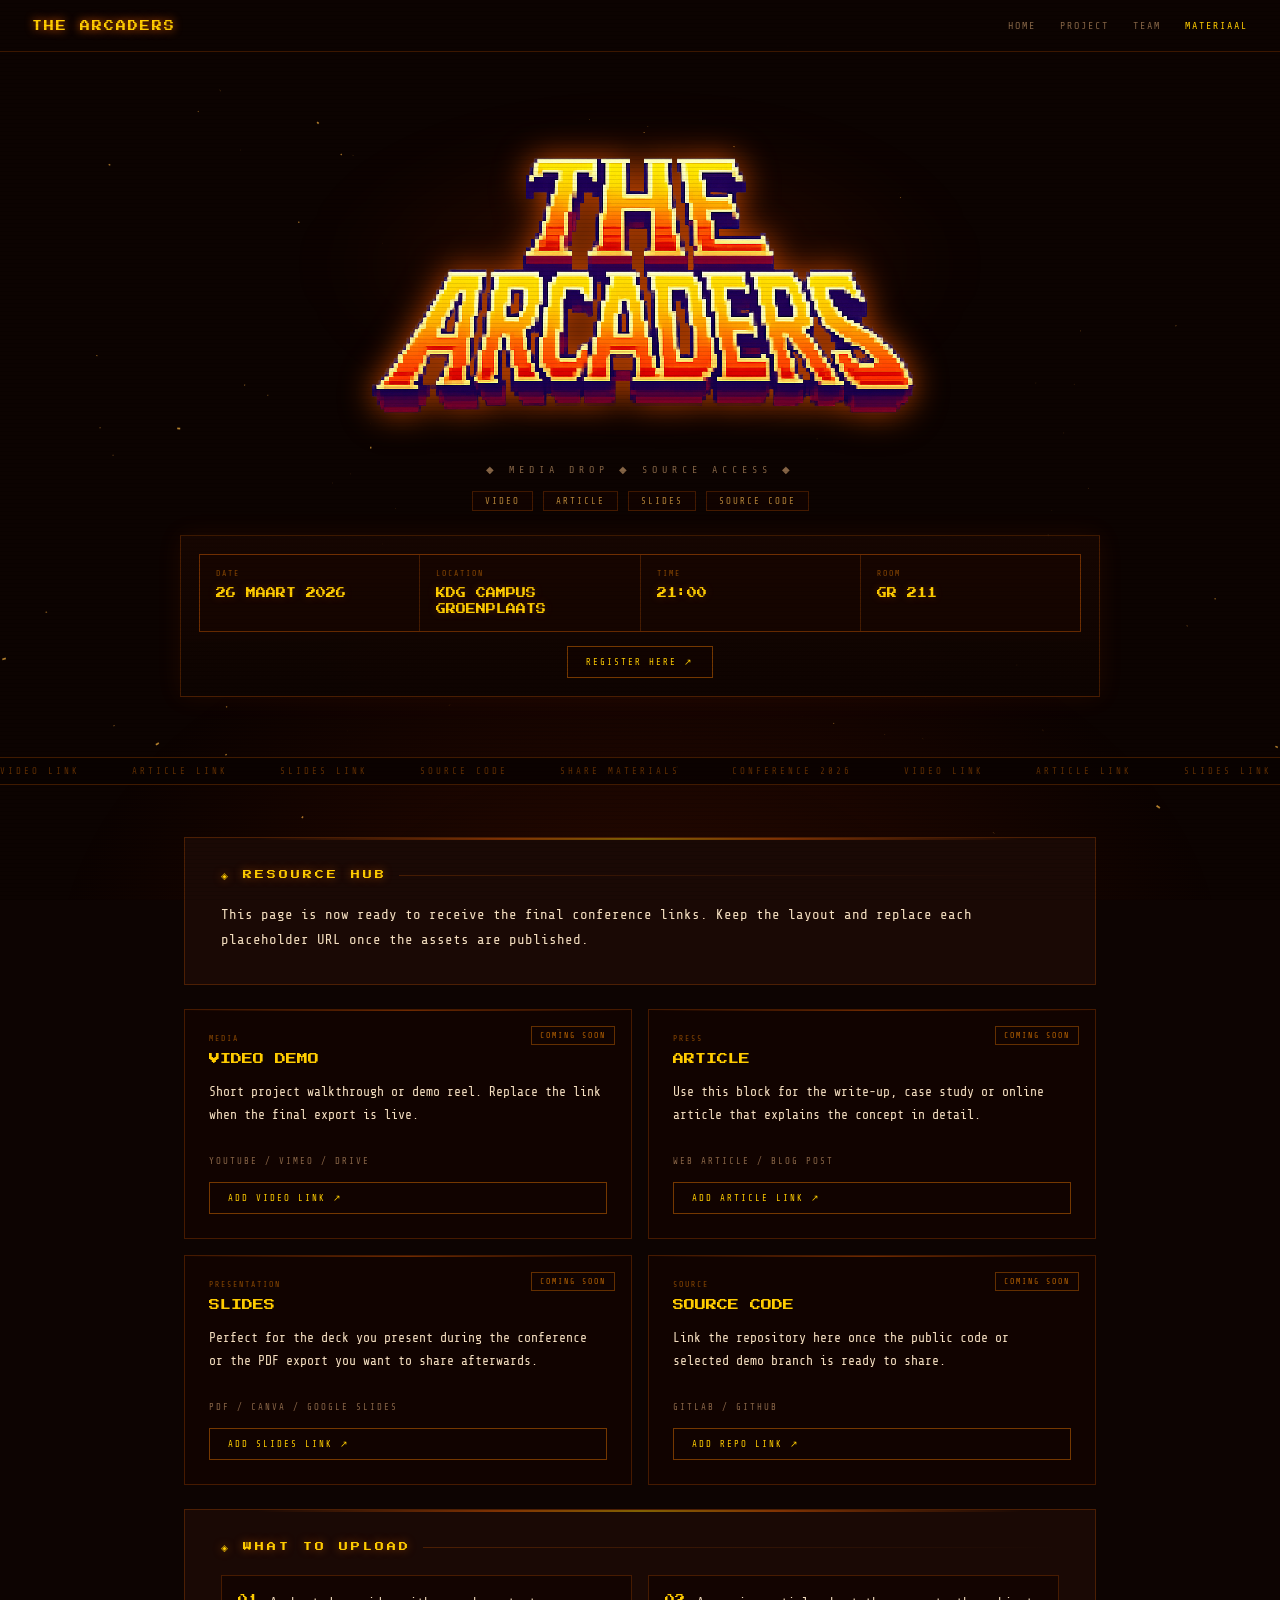
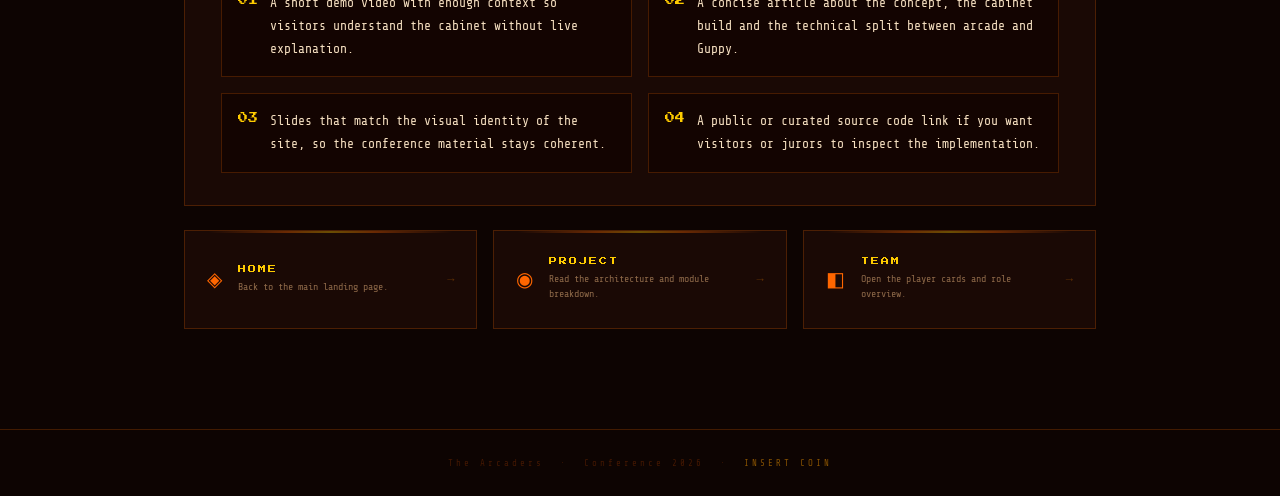
==== materiaal.html @ bfb98f99 "feat: add conference pages, event update and pages pipeline" ====
<!DOCTYPE html>
<html lang="nl">
<head>
  <meta charset="UTF-8" />
  <meta name="viewport" content="width=device-width, initial-scale=1.0" />
  <title>THE ARCADERS - Materiaal</title>
  <link href="https://fonts.googleapis.com/css2?family=Press+Start+2P&family=Share+Tech+Mono&display=swap" rel="stylesheet" />
  <link rel="stylesheet" href="theme.css" />
</head>
<body>
  <canvas id="starfield"></canvas>
  <div class="fire-base"></div>

  <nav class="topbar">
    <a href="index.html" class="topbar-logo">THE ARCADERS</a>
    <div class="topbar-links">
      <a href="index.html">HOME</a>
      <a href="project.html">PROJECT</a>
      <a href="team.html">TEAM</a>
      <a href="materiaal.html" class="active">MATERIAAL</a>
    </div>
  </nav>

  <section class="hero">
    <div class="hero-glow"></div>
    <img class="hero-logo" src="thearcaders_logo_cropped.png" alt="The Arcaders" />
    <div class="hero-sub">◆ MEDIA DROP ◆ SOURCE ACCESS ◆</div>
    <div class="hero-badges">
      <span class="badge">VIDEO</span>
      <span class="badge">ARTICLE</span>
      <span class="badge">SLIDES</span>
      <span class="badge">SOURCE CODE</span>
    </div>
    <div class="event-panel">
      <div class="event-grid">
        <div class="event-item">
          <span class="event-key">DATE</span>
          <span class="event-value">26 MAART 2026</span>
        </div>
        <div class="event-item">
          <span class="event-key">LOCATION</span>
          <span class="event-value">KDG CAMPUS GROENPLAATS</span>
        </div>
        <div class="event-item">
          <span class="event-key">TIME</span>
          <span class="event-value">21:00</span>
        </div>
        <div class="event-item">
          <span class="event-key">ROOM</span>
          <span class="event-value">GR 211</span>
        </div>
      </div>
      <a class="event-cta" href="https://www.tievents.be/student-conference/#concept" target="_blank" rel="noopener">REGISTER HERE ↗</a>
    </div>
  </section>

  <div class="ticker-wrap">
    <div class="ticker-inner">
      <span>VIDEO LINK</span><span>ARTICLE LINK</span><span>SLIDES LINK</span>
      <span>SOURCE CODE</span><span>SHARE MATERIALS</span><span>CONFERENCE 2026</span>
      <span>VIDEO LINK</span><span>ARTICLE LINK</span><span>SLIDES LINK</span>
      <span>SOURCE CODE</span><span>SHARE MATERIALS</span><span>CONFERENCE 2026</span>
    </div>
  </div>

  <main class="page">
    <section class="card" data-reveal>
      <div class="section-label">◈ RESOURCE HUB</div>
      <p class="card-text">This page is now ready to receive the final conference links. Keep the layout and replace each placeholder URL once the assets are published.</p>
    </section>

    <section class="resource-grid" data-reveal>
      <article class="resource-card">
        <span class="resource-soon">COMING SOON</span>
        <span class="resource-type">MEDIA</span>
        <div class="resource-title">VIDEO DEMO</div>
        <div class="resource-text">Short project walkthrough or demo reel. Replace the link when the final export is live.</div>
        <div class="resource-meta">YOUTUBE / VIMEO / DRIVE</div>
        <a href="#" class="resource-link">ADD VIDEO LINK ↗</a>
      </article>

      <article class="resource-card">
        <span class="resource-soon">COMING SOON</span>
        <span class="resource-type">PRESS</span>
        <div class="resource-title">ARTICLE</div>
        <div class="resource-text">Use this block for the write-up, case study or online article that explains the concept in detail.</div>
        <div class="resource-meta">WEB ARTICLE / BLOG POST</div>
        <a href="#" class="resource-link">ADD ARTICLE LINK ↗</a>
      </article>

      <article class="resource-card">
        <span class="resource-soon">COMING SOON</span>
        <span class="resource-type">PRESENTATION</span>
        <div class="resource-title">SLIDES</div>
        <div class="resource-text">Perfect for the deck you present during the conference or the PDF export you want to share afterwards.</div>
        <div class="resource-meta">PDF / CANVA / GOOGLE SLIDES</div>
        <a href="#" class="resource-link">ADD SLIDES LINK ↗</a>
      </article>

      <article class="resource-card">
        <span class="resource-soon">COMING SOON</span>
        <span class="resource-type">SOURCE</span>
        <div class="resource-title">SOURCE CODE</div>
        <div class="resource-text">Link the repository here once the public code or selected demo branch is ready to share.</div>
        <div class="resource-meta">GITLAB / GITHUB</div>
        <a href="#" class="resource-link">ADD REPO LINK ↗</a>
      </article>
    </section>

    <section class="card" data-reveal>
      <div class="section-label">◈ WHAT TO UPLOAD</div>
      <div class="list-grid">
        <div class="list-item">
          <div class="list-mark">01</div>
          <div class="list-text">A short demo video with enough context so visitors understand the cabinet without live explanation.</div>
        </div>
        <div class="list-item">
          <div class="list-mark">02</div>
          <div class="list-text">A concise article about the concept, the cabinet build and the technical split between arcade and Guppy.</div>
        </div>
        <div class="list-item">
          <div class="list-mark">03</div>
          <div class="list-text">Slides that match the visual identity of the site, so the conference material stays coherent.</div>
        </div>
        <div class="list-item">
          <div class="list-mark">04</div>
          <div class="list-text">A public or curated source code link if you want visitors or jurors to inspect the implementation.</div>
        </div>
      </div>
    </section>

    <div class="nav-grid" data-reveal>
      <a href="index.html" class="nav-card">
        <span class="nav-icon">◈</span>
        <div class="nav-body">
          <div class="nav-title">HOME</div>
          <div class="nav-desc">Back to the main landing page.</div>
        </div>
        <span class="nav-arrow">→</span>
      </a>
      <a href="project.html" class="nav-card">
        <span class="nav-icon">◉</span>
        <div class="nav-body">
          <div class="nav-title">PROJECT</div>
          <div class="nav-desc">Read the architecture and module breakdown.</div>
        </div>
        <span class="nav-arrow">→</span>
      </a>
      <a href="team.html" class="nav-card">
        <span class="nav-icon">◧</span>
        <div class="nav-body">
          <div class="nav-title">TEAM</div>
          <div class="nav-desc">Open the player cards and role overview.</div>
        </div>
        <span class="nav-arrow">→</span>
      </a>
    </div>
  </main>

  <footer>
    The Arcaders &nbsp;·&nbsp; Conference 2026 &nbsp;·&nbsp; <em>INSERT COIN</em>
  </footer>

  <script src="theme.js"></script>
</body>
</html>
---- theme.css ----
:root {
  --gold: #ffcc00;
  --orange: #ff6600;
  --red: #cc1100;
  --dark: #0d0402;
  --card: #1a0905;
  --border: rgba(255, 110, 0, 0.22);
  --text: #f5dfc0;
  --muted: rgba(255, 200, 140, 0.5);
}

*,
*::before,
*::after {
  box-sizing: border-box;
  margin: 0;
  padding: 0;
}

html {
  scroll-behavior: smooth;
}

body {
  background: var(--dark);
  color: var(--text);
  font-family: "Share Tech Mono", monospace;
  min-height: 100vh;
  overflow-x: hidden;
}

a {
  color: inherit;
}

#starfield {
  position: fixed;
  inset: 0;
  z-index: 0;
  pointer-events: none;
}

.fire-base {
  position: fixed;
  bottom: 0;
  left: 0;
  right: 0;
  height: 40%;
  background: radial-gradient(ellipse at 50% 120%, rgba(180, 40, 0, 0.18) 0%, transparent 65%);
  pointer-events: none;
  z-index: 0;
}

body::before {
  content: "";
  position: fixed;
  inset: 0;
  background: repeating-linear-gradient(
    0deg,
    rgba(0, 0, 0, 0.09) 0px,
    rgba(0, 0, 0, 0.09) 1px,
    transparent 1px,
    transparent 4px
  );
  pointer-events: none;
  z-index: 200;
  animation: scan 6s linear infinite;
}

@keyframes scan {
  to {
    transform: translateY(4px);
  }
}

.topbar {
  position: sticky;
  top: 0;
  z-index: 150;
  background: rgba(13, 4, 2, 0.97);
  border-bottom: 1px solid var(--border);
  display: flex;
  align-items: center;
  justify-content: space-between;
  padding: 0 32px;
  min-height: 52px;
  gap: 18px;
  backdrop-filter: blur(8px);
}

.topbar-logo {
  font-family: "Press Start 2P", monospace;
  font-size: 10px;
  letter-spacing: 2px;
  color: var(--gold);
  text-decoration: none;
  text-shadow: 0 0 10px var(--orange);
  white-space: nowrap;
}

.topbar-links {
  display: flex;
  gap: 24px;
  flex-wrap: wrap;
  justify-content: flex-end;
}

.topbar-links a {
  font-size: 10px;
  letter-spacing: 2px;
  color: var(--muted);
  text-decoration: none;
  transition: color 0.2s;
}

.topbar-links a:hover,
.topbar-links a.active {
  color: var(--gold);
}

.hero {
  position: relative;
  z-index: 10;
  display: flex;
  flex-direction: column;
  align-items: center;
  padding: 80px 24px 60px;
  text-align: center;
}

.hero-glow {
  position: absolute;
  top: 30%;
  left: 50%;
  transform: translate(-50%, -50%);
  width: 700px;
  height: 300px;
  background: radial-gradient(ellipse, rgba(220, 60, 0, 0.16) 0%, transparent 65%);
  filter: blur(32px);
  pointer-events: none;
  animation: glow-breathe 3.5s ease-in-out infinite;
}

@keyframes glow-breathe {
  0%,
  100% {
    opacity: 0.7;
    transform: translate(-50%, -50%) scale(1);
  }
  50% {
    opacity: 1;
    transform: translate(-50%, -50%) scale(1.1);
  }
}

.hero-logo {
  max-width: min(580px, 88vw);
  height: auto;
  display: block;
  image-rendering: pixelated;
  position: relative;
  filter: drop-shadow(0 0 16px rgba(255, 90, 0, 0.75)) drop-shadow(0 5px 4px rgba(0, 0, 0, 0.95));
  animation: logo-float 4s ease-in-out infinite, logo-in 1s ease-out both;
}

@keyframes logo-float {
  0%,
  100% {
    transform: translateY(0);
  }
  50% {
    transform: translateY(-8px);
  }
}

@keyframes logo-in {
  from {
    opacity: 0;
    transform: translateY(-20px);
  }
  to {
    opacity: 1;
    transform: translateY(0);
  }
}

.hero-sub {
  margin-top: 18px;
  font-size: 10px;
  letter-spacing: 5px;
  color: var(--muted);
  animation: fade-up 0.8s ease-out 0.3s both;
}

.hero-badges {
  margin-top: 16px;
  display: flex;
  justify-content: center;
  gap: 10px;
  flex-wrap: wrap;
  animation: fade-up 0.8s ease-out 0.5s both;
}

.badge {
  font-size: 9px;
  letter-spacing: 2px;
  padding: 4px 12px;
  border: 1px solid var(--border);
  color: rgba(255, 190, 80, 0.7);
  background: rgba(20, 5, 0, 0.7);
}

.event-panel {
  margin-top: 24px;
  width: min(920px, 100%);
  border: 1px solid var(--border);
  background: linear-gradient(180deg, rgba(24, 7, 2, 0.88), rgba(14, 4, 1, 0.94));
  padding: 18px;
  animation: fade-up 0.8s ease-out 0.7s both;
  box-shadow: 0 0 24px rgba(255, 90, 0, 0.08);
}

.event-grid {
  display: grid;
  grid-template-columns: repeat(4, 1fr);
  gap: 1px;
  background: var(--border);
  border: 1px solid var(--border);
  margin-bottom: 14px;
}

.event-item {
  background: rgba(18, 4, 0, 0.92);
  padding: 14px 16px;
  text-align: left;
}

.event-key {
  display: block;
  font-size: 8px;
  letter-spacing: 2px;
  color: rgba(255, 140, 0, 0.5);
  margin-bottom: 7px;
}

.event-value {
  display: block;
  font-family: "Press Start 2P", monospace;
  font-size: 10px;
  line-height: 1.6;
  color: var(--gold);
  text-shadow: 0 0 8px rgba(255, 120, 0, 0.25);
}

.event-cta,
.page-link,
.resource-link {
  display: inline-block;
  font-size: 9px;
  letter-spacing: 2px;
  padding: 10px 18px;
  border: 1px solid rgba(255, 130, 0, 0.42);
  color: var(--gold);
  text-decoration: none;
  background: rgba(18, 4, 0, 0.88);
  transition: transform 0.2s, border-color 0.2s, box-shadow 0.2s;
}

.event-cta:hover,
.page-link:hover,
.resource-link:hover {
  transform: translateY(-2px);
  border-color: rgba(255, 180, 0, 0.7);
  box-shadow: 0 0 18px rgba(255, 120, 0, 0.18);
}

@keyframes fade-up {
  from {
    opacity: 0;
    transform: translateY(10px);
  }
  to {
    opacity: 1;
    transform: none;
  }
}

.ticker-wrap {
  position: relative;
  z-index: 10;
  overflow: hidden;
  border-top: 1px solid var(--border);
  border-bottom: 1px solid var(--border);
  background: rgba(10, 3, 0, 0.85);
  padding: 8px 0;
}

.ticker-inner {
  display: flex;
  gap: 52px;
  white-space: nowrap;
  animation: ticker 22s linear infinite;
  font-size: 9px;
  letter-spacing: 3px;
  color: rgba(200, 100, 0, 0.45);
}

@keyframes ticker {
  from {
    transform: translateX(0);
  }
  to {
    transform: translateX(-50%);
  }
}

.page {
  position: relative;
  z-index: 10;
  max-width: 960px;
  margin: 0 auto;
  padding: 52px 24px 100px;
  display: flex;
  flex-direction: column;
  gap: 24px;
}

[data-reveal] {
  opacity: 0;
  transform: translateY(20px);
  transition: opacity 0.6s ease, transform 0.6s ease;
}

[data-reveal].visible {
  opacity: 1;
  transform: translateY(0);
}

.section-label {
  font-family: "Press Start 2P", monospace;
  font-size: 9px;
  letter-spacing: 3px;
  color: var(--gold);
  text-shadow: 0 0 8px rgba(255, 120, 0, 0.5);
  margin-bottom: 22px;
  display: flex;
  align-items: center;
  gap: 12px;
}

.section-label::after {
  content: "";
  flex: 1;
  height: 1px;
  background: linear-gradient(90deg, var(--border), transparent);
}

.card {
  background: var(--card);
  border: 1px solid var(--border);
  padding: 32px 36px;
  position: relative;
  overflow: hidden;
}

.card::before {
  content: "";
  position: absolute;
  top: 0;
  left: 0;
  right: 0;
  height: 2px;
  background: linear-gradient(
    90deg,
    transparent 8%,
    var(--orange) 35%,
    var(--gold) 50%,
    var(--orange) 65%,
    transparent 92%
  );
  opacity: 0.45;
}

.stats-row {
  display: grid;
  grid-template-columns: repeat(4, 1fr);
  gap: 1px;
  border: 1px solid var(--border);
  background: var(--border);
  overflow: hidden;
}

.stat-cell {
  background: var(--card);
  padding: 22px 18px;
  text-align: center;
}

.stat-num {
  font-family: "Press Start 2P", monospace;
  font-size: clamp(18px, 3vw, 28px);
  color: var(--gold);
  text-shadow: 0 0 14px rgba(255, 140, 0, 0.6);
  display: block;
  margin-bottom: 8px;
  transition: text-shadow 0.3s;
}

.stat-cell:hover .stat-num {
  text-shadow: 0 0 24px rgba(255, 160, 0, 0.9);
}

.stat-label {
  font-size: 8px;
  letter-spacing: 2px;
  color: var(--muted);
}

.preview-grid {
  display: grid;
  grid-template-columns: 1fr 1fr;
  gap: 3px;
  border: 1px solid var(--border);
  overflow: hidden;
  margin-bottom: 24px;
}

.preview-pane {
  background: rgba(10, 2, 0, 0.9);
  padding: 22px 20px;
  position: relative;
  overflow: hidden;
  min-height: 160px;
  display: flex;
  flex-direction: column;
  justify-content: flex-end;
  transition: background 0.3s;
}

.preview-pane:hover {
  background: rgba(18, 5, 0, 0.95);
}

.fake-screen {
  position: absolute;
  inset: 0;
  padding: 14px;
  display: flex;
  flex-direction: column;
  gap: 5px;
  font-size: 9px;
  letter-spacing: 1px;
  overflow: hidden;
}

.fake-line {
  color: rgba(0, 200, 100, 0.45);
  white-space: nowrap;
  animation: line-flick 6s ease-in-out infinite;
}

.fake-line:nth-child(1) {
  animation-delay: 0s;
}

.fake-line:nth-child(2) {
  animation-delay: 0.4s;
}

.fake-line:nth-child(3) {
  animation-delay: 0.8s;
}

.fake-line:nth-child(4) {
  animation-delay: 1.2s;
}

.fake-line:nth-child(5) {
  animation-delay: 1.6s;
}

@keyframes line-flick {
  0%,
  90% {
    opacity: 1;
  }
  92% {
    opacity: 0.3;
  }
  94% {
    opacity: 1;
  }
}

.fake-arcade {
  position: absolute;
  inset: 0;
  display: flex;
  align-items: center;
  justify-content: center;
  overflow: hidden;
}

.wheel-dot {
  position: absolute;
  width: 8px;
  height: 8px;
  border-radius: 50%;
  background: var(--orange);
  box-shadow: 0 0 8px var(--orange);
  animation: wheel-spin 4s linear infinite;
}

@keyframes wheel-spin {
  from {
    transform: rotate(0deg) translateX(55px);
  }
  to {
    transform: rotate(360deg) translateX(55px);
  }
}

.wheel-dot:nth-child(1) {
  animation-delay: 0s;
  background: #ffcc00;
  box-shadow: 0 0 8px #ffcc00;
}

.wheel-dot:nth-child(2) {
  animation-delay: -0.66s;
  background: #ff6600;
}

.wheel-dot:nth-child(3) {
  animation-delay: -1.33s;
  background: #ff2200;
}

.wheel-dot:nth-child(4) {
  animation-delay: -2s;
  background: #ffcc00;
}

.wheel-dot:nth-child(5) {
  animation-delay: -2.66s;
  background: #ff6600;
}

.wheel-dot:nth-child(6) {
  animation-delay: -3.33s;
  background: #ff2200;
}

.wheel-center {
  width: 36px;
  height: 36px;
  border-radius: 50%;
  border: 2px solid rgba(255, 140, 0, 0.5);
  display: flex;
  align-items: center;
  justify-content: center;
  font-family: "Press Start 2P", monospace;
  font-size: 6px;
  color: var(--gold);
  position: relative;
  z-index: 1;
}

.preview-label {
  position: relative;
  z-index: 2;
  font-family: "Press Start 2P", monospace;
  font-size: 7px;
  letter-spacing: 2px;
  color: var(--gold);
  margin-bottom: 5px;
}

.preview-desc {
  position: relative;
  z-index: 2;
  font-size: 10px;
  color: var(--muted);
  line-height: 1.5;
}

.preview-link {
  position: relative;
  z-index: 2;
  display: inline-block;
  margin-top: 10px;
  font-size: 8px;
  letter-spacing: 2px;
  padding: 5px 12px;
  border: 1px solid rgba(255, 130, 0, 0.35);
  color: rgba(255, 190, 80, 0.75);
  text-decoration: none;
  background: rgba(18, 4, 0, 0.8);
  transition: border-color 0.2s, color 0.2s;
}

.preview-link:hover {
  border-color: rgba(255, 160, 0, 0.6);
  color: var(--gold);
}

.preview-pane::before,
.resource-card::before,
.profile-card::before {
  content: "";
  position: absolute;
  top: 0;
  left: 0;
  right: 0;
  height: 1px;
  background: linear-gradient(90deg, transparent, rgba(255, 100, 0, 0.4), transparent);
}

.team-strip {
  display: grid;
  grid-template-columns: repeat(3, 1fr);
  gap: 16px;
}

.player-mini {
  border: 1px solid var(--border);
  background: rgba(18, 4, 0, 0.9);
  padding: 22px 16px 18px;
  text-align: center;
  text-decoration: none;
  color: inherit;
  display: block;
  position: relative;
  overflow: hidden;
  transition: border-color 0.25s, transform 0.25s;
}

.player-mini:hover {
  border-color: rgba(255, 140, 0, 0.5);
  transform: translateY(-4px);
}

.player-mini::before {
  content: "";
  position: absolute;
  top: 0;
  left: 0;
  right: 0;
  height: 2px;
  background: linear-gradient(90deg, transparent, var(--orange), transparent);
  opacity: 0;
  transition: opacity 0.3s;
}

.player-mini:hover::before {
  opacity: 0.7;
}

.mini-num {
  font-size: 8px;
  letter-spacing: 2px;
  color: rgba(255, 140, 0, 0.35);
  margin-bottom: 12px;
  font-family: "Press Start 2P", monospace;
}

.mini-avatar,
.profile-avatar {
  border-radius: 50%;
  background: linear-gradient(135deg, #8b1a00, var(--orange), var(--gold));
  display: flex;
  align-items: center;
  justify-content: center;
  font-family: "Press Start 2P", monospace;
  color: #fff;
  text-shadow: 0 0 8px #fff;
  box-shadow: 0 0 0 1px rgba(255, 110, 0, 0.3), 0 0 14px rgba(255, 80, 0, 0.25);
  position: relative;
  transition: box-shadow 0.3s;
}

.mini-avatar {
  width: 56px;
  height: 56px;
  margin: 0 auto 12px;
  font-size: 13px;
}

.mini-avatar::after,
.profile-avatar::after {
  content: "";
  position: absolute;
  inset: -5px;
  border-radius: 50%;
  border: 1px dashed rgba(255, 140, 0, 0.3);
  animation: ring-spin 8s linear infinite;
}

@keyframes ring-spin {
  to {
    transform: rotate(360deg);
  }
}

.player-mini:hover .mini-avatar,
.profile-card:hover .profile-avatar {
  box-shadow: 0 0 0 2px var(--gold), 0 0 22px rgba(255, 150, 0, 0.5);
}

.mini-name {
  font-size: 11px;
  letter-spacing: 1.8px;
  color: #ffe8c0;
  margin-bottom: 4px;
}

.mini-role {
  font-size: 9px;
  color: var(--muted);
  letter-spacing: 1.2px;
  margin-bottom: 12px;
}

.mini-li,
.tag {
  font-size: 8px;
  letter-spacing: 1.5px;
  padding: 4px 10px;
  border: 1px solid rgba(255, 130, 0, 0.28);
  color: rgba(255, 190, 80, 0.7);
  background: rgba(18, 4, 0, 0.7);
  display: inline-block;
}

.player-mini:hover .mini-li {
  color: var(--gold);
  border-color: rgba(255, 160, 0, 0.5);
}

.nav-grid {
  display: grid;
  grid-template-columns: repeat(3, 1fr);
  gap: 16px;
}

.nav-card {
  border: 1px solid var(--border);
  background: var(--card);
  padding: 26px 22px;
  text-decoration: none;
  color: inherit;
  display: flex;
  align-items: center;
  gap: 16px;
  position: relative;
  transition: border-color 0.25s, transform 0.25s;
}

.nav-card:hover {
  border-color: rgba(255, 140, 0, 0.5);
  transform: translateY(-3px);
}

.nav-card::before {
  content: "";
  position: absolute;
  top: 0;
  left: 0;
  right: 0;
  height: 2px;
  background: linear-gradient(
    90deg,
    transparent 8%,
    var(--orange) 35%,
    var(--gold) 50%,
    var(--orange) 65%,
    transparent 92%
  );
  opacity: 0.35;
  transition: opacity 0.3s;
}

.nav-card:hover::before {
  opacity: 0.75;
}

.nav-icon {
  font-size: 20px;
  color: var(--orange);
  flex-shrink: 0;
  transition: color 0.2s, transform 0.2s;
}

.nav-card:hover .nav-icon {
  color: var(--gold);
  transform: scale(1.15);
}

.nav-body {
  flex: 1;
}

.nav-title {
  font-family: "Press Start 2P", monospace;
  font-size: 8px;
  letter-spacing: 2px;
  color: var(--gold);
  margin-bottom: 6px;
}

.nav-desc {
  font-size: 10px;
  color: var(--muted);
  line-height: 1.55;
}

.nav-arrow {
  font-size: 12px;
  color: rgba(255, 140, 0, 0.3);
  transition: color 0.2s, transform 0.2s;
}

.nav-card:hover .nav-arrow {
  color: var(--gold);
  transform: translateX(4px);
}

.card-text {
  font-size: 14px;
  line-height: 1.75;
  color: var(--text);
}

.card-text + .card-text {
  margin-top: 14px;
}

.split-grid {
  display: grid;
  grid-template-columns: 1.15fr 0.85fr;
  gap: 16px;
}

.detail-list,
.stack-grid,
.resource-grid,
.profile-grid,
.list-grid {
  display: grid;
  gap: 16px;
}

.detail-list {
  grid-template-columns: repeat(2, 1fr);
}

.detail-item,
.stack-card,
.profile-card,
.list-item {
  border: 1px solid var(--border);
  background: rgba(18, 4, 0, 0.86);
  padding: 16px;
}

.detail-name,
.stack-type,
.resource-type {
  display: block;
  font-size: 8px;
  letter-spacing: 2px;
  color: rgba(255, 140, 0, 0.5);
  margin-bottom: 8px;
}

.detail-value,
.stack-title,
.resource-title,
.profile-name {
  font-family: "Press Start 2P", monospace;
  color: var(--gold);
}

.detail-value {
  font-size: 10px;
  line-height: 1.7;
}

.stack-grid {
  grid-template-columns: repeat(4, 1fr);
}

.stack-title {
  font-size: 10px;
  line-height: 1.6;
  margin-bottom: 10px;
}

.stack-text,
.resource-text,
.profile-text,
.list-text {
  font-size: 13px;
  line-height: 1.75;
  color: var(--text);
}

.page-actions,
.tag-row {
  display: flex;
  gap: 10px;
  flex-wrap: wrap;
}

.page-actions {
  margin-top: 22px;
}

.profile-grid {
  grid-template-columns: repeat(3, 1fr);
}

.profile-card {
  position: relative;
  overflow: hidden;
  transition: border-color 0.25s, transform 0.25s;
}

.profile-card:hover {
  border-color: rgba(255, 140, 0, 0.5);
  transform: translateY(-4px);
}

.profile-head {
  display: flex;
  align-items: center;
  gap: 16px;
  margin-bottom: 18px;
}

.profile-avatar {
  width: 72px;
  height: 72px;
  font-size: 15px;
  flex-shrink: 0;
}

.profile-name {
  font-size: 11px;
  letter-spacing: 1.6px;
  line-height: 1.6;
  margin-bottom: 8px;
}

.profile-role {
  font-size: 10px;
  line-height: 1.7;
  color: var(--muted);
  letter-spacing: 1.5px;
}

.profile-text {
  margin-bottom: 14px;
}

.resource-grid {
  grid-template-columns: repeat(2, 1fr);
}

.resource-card {
  border: 1px solid var(--border);
  background: rgba(18, 4, 0, 0.9);
  padding: 24px;
  position: relative;
  overflow: hidden;
  min-height: 230px;
  display: flex;
  flex-direction: column;
}

.resource-soon {
  position: absolute;
  top: 16px;
  right: 16px;
  font-size: 8px;
  letter-spacing: 2px;
  color: rgba(255, 140, 0, 0.7);
  border: 1px solid rgba(255, 130, 0, 0.35);
  padding: 4px 8px;
  background: rgba(18, 4, 0, 0.88);
}

.resource-title {
  font-size: 11px;
  line-height: 1.6;
  margin-bottom: 12px;
  max-width: 16ch;
}

.resource-text {
  margin-bottom: 14px;
  flex: 1;
}

.resource-meta {
  font-size: 9px;
  letter-spacing: 2px;
  color: var(--muted);
  margin-bottom: 16px;
}

.list-grid {
  grid-template-columns: repeat(2, 1fr);
}

.list-item {
  display: flex;
  gap: 12px;
  align-items: flex-start;
}

.list-mark {
  font-family: "Press Start 2P", monospace;
  font-size: 10px;
  color: var(--gold);
  margin-top: 3px;
  flex-shrink: 0;
}

footer {
  position: relative;
  z-index: 10;
  text-align: center;
  padding: 28px 20px;
  border-top: 1px solid var(--border);
  font-size: 9px;
  letter-spacing: 3px;
  color: rgba(150, 55, 0, 0.4);
}

footer em {
  color: rgba(255, 160, 0, 0.5);
  font-style: normal;
}

@media (max-width: 900px) {
  .profile-grid,
  .stack-grid {
    grid-template-columns: repeat(2, 1fr);
  }
}

@media (max-width: 760px) {
  .split-grid,
  .resource-grid,
  .preview-grid,
  .nav-grid,
  .team-strip,
  .list-grid {
    grid-template-columns: 1fr;
  }

  .topbar {
    padding: 12px 18px;
  }

  .card {
    padding: 24px 22px;
  }
}

@media (max-width: 720px) {
  .event-grid {
    grid-template-columns: repeat(2, 1fr);
  }
}

@media (max-width: 560px) {
  .stats-row,
  .detail-list,
  .stack-grid {
    grid-template-columns: 1fr;
  }

  .hero-sub {
    letter-spacing: 3px;
  }

  .topbar-links {
    gap: 12px;
  }
}

@media (max-width: 460px) {
  .event-grid,
  .profile-grid {
    grid-template-columns: 1fr;
  }

  .topbar-logo,
  .topbar-links a {
    font-size: 9px;
  }
}
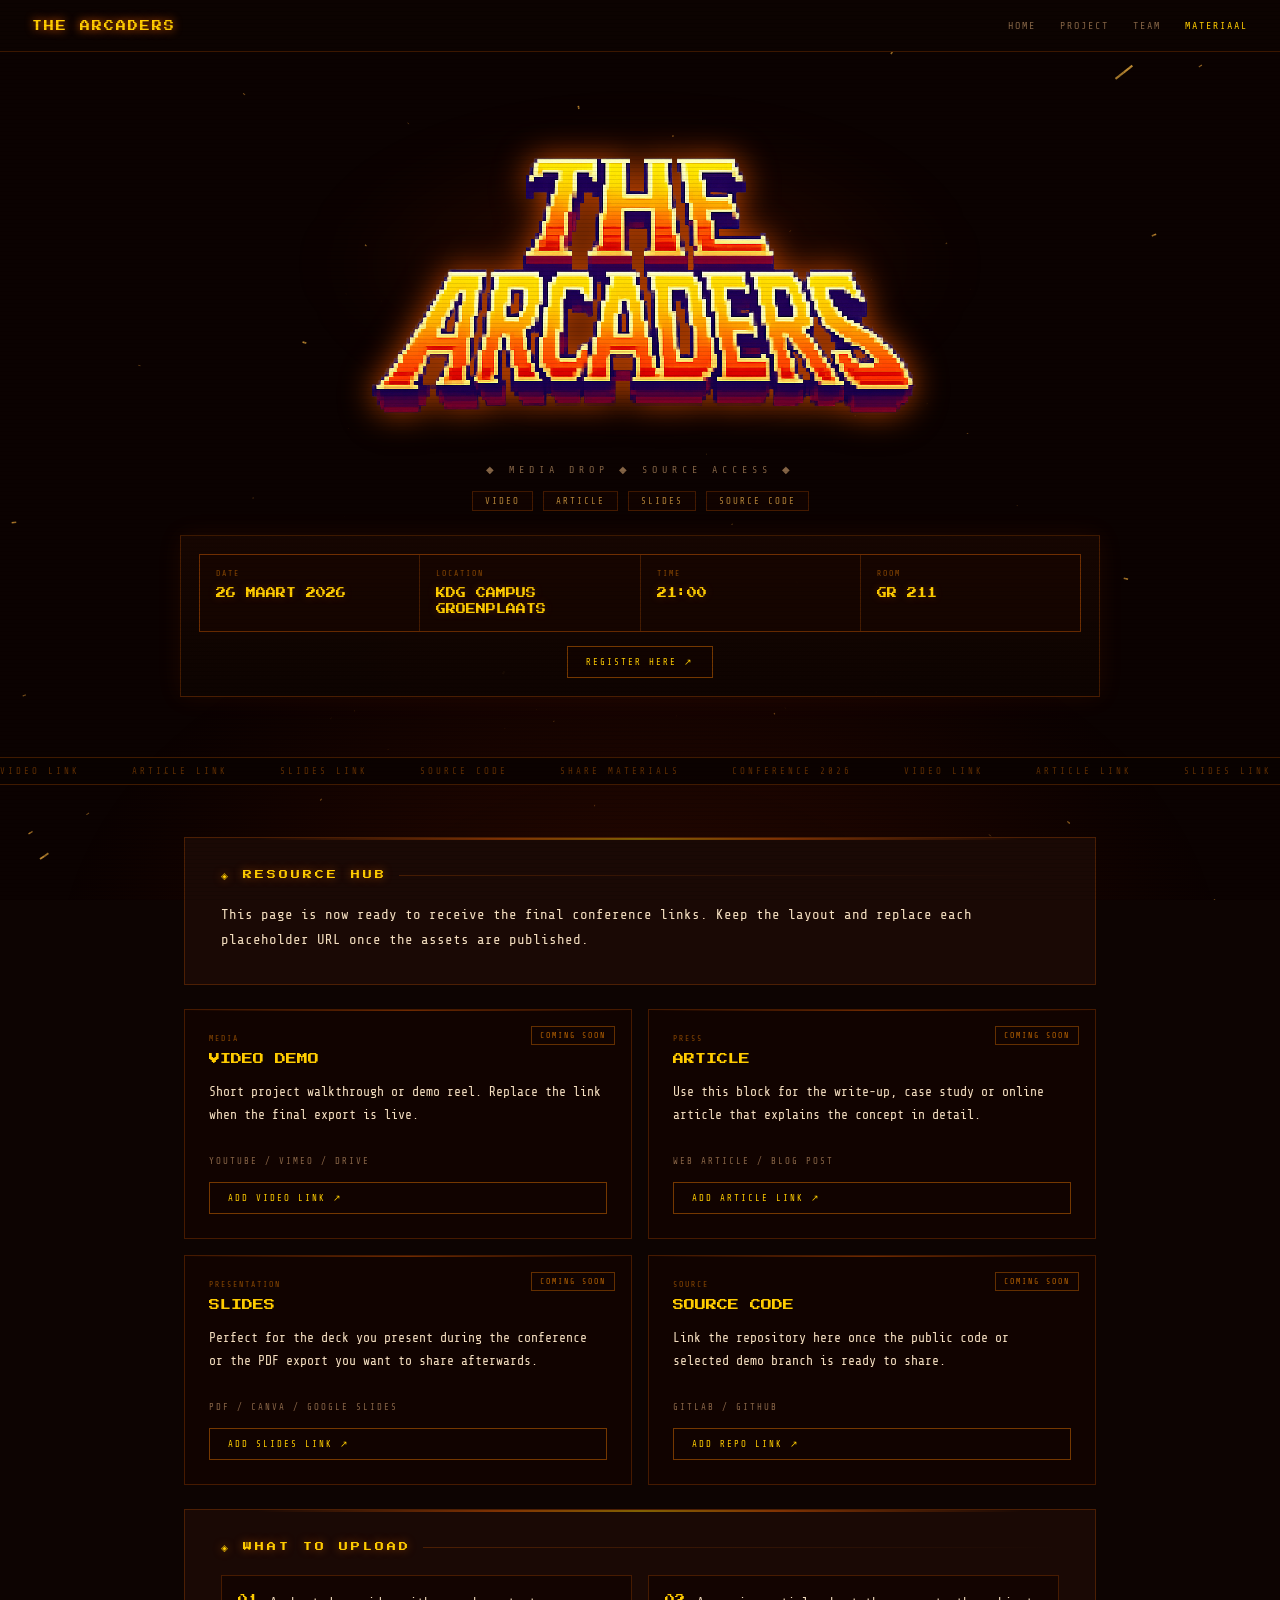
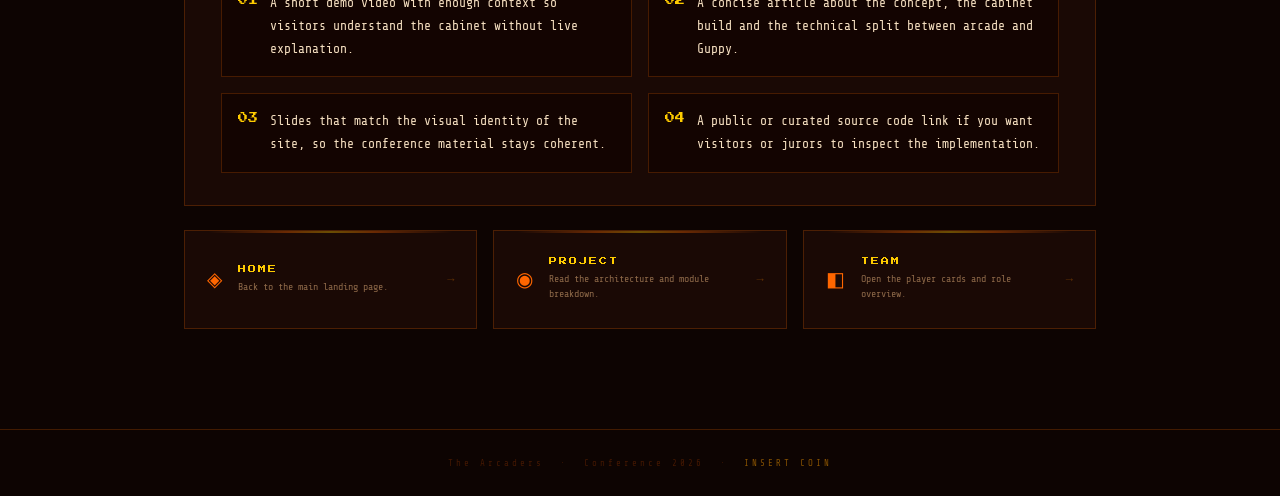
==== commit 110422cb: "fix: assets" ====
--- a/materiaal.html
+++ b/materiaal.html
@@ -4,7 +4,7 @@
   <meta charset="UTF-8" />
   <meta name="viewport" content="width=device-width, initial-scale=1.0" />
   <title>THE ARCADERS - Materiaal</title>
-  <link href="https://fonts.googleapis.com/css2?family=Press+Start+2P&family=Share+Tech+Mono&display=swap" rel="stylesheet" />
+  <link href="https://fonts.googleapis.com/css2?family=Press+Start+2P&amp;family=Share+Tech+Mono&amp;display=swap" rel="stylesheet" />
   <link rel="stylesheet" href="theme.css" />
 </head>
 <body>
@@ -23,7 +23,7 @@
 
   <section class="hero">
     <div class="hero-glow"></div>
-    <img class="hero-logo" src="thearcaders_logo_cropped.png" alt="The Arcaders" />
+    <img class="hero-logo" src="assets/thearcaders_logo_cropped.png" alt="The Arcaders" />
     <div class="hero-sub">◆ MEDIA DROP ◆ SOURCE ACCESS ◆</div>
     <div class="hero-badges">
       <span class="badge">VIDEO</span>
--- a/theme.css
+++ b/theme.css
@@ -208,6 +208,68 @@
   border: 1px solid var(--border);
   color: rgba(255, 190, 80, 0.7);
   background: rgba(20, 5, 0, 0.7);
+}
+
+.hero-copy-panel {
+  margin-top: 24px;
+  width: min(980px, 100%);
+  border: 1px solid var(--border);
+  background: linear-gradient(180deg, rgba(24, 7, 2, 0.86), rgba(12, 4, 1, 0.92));
+  padding: 24px 28px;
+  box-shadow: 0 0 28px rgba(255, 100, 0, 0.08);
+}
+
+.hero-lead {
+  max-width: 34ch;
+  margin: 0 auto;
+  font-size: clamp(16px, 2.1vw, 22px);
+  line-height: 1.75;
+  color: #fff1d8;
+}
+
+.hero-note {
+  max-width: 78ch;
+  margin: 14px auto 0;
+  font-size: 12px;
+  line-height: 1.85;
+  color: var(--muted);
+}
+
+.hero-jumps {
+  margin-top: 18px;
+  display: flex;
+  justify-content: center;
+  gap: 10px;
+  flex-wrap: wrap;
+}
+
+.hero-jump {
+  display: inline-block;
+  padding: 7px 14px;
+  border: 1px solid rgba(255, 130, 0, 0.34);
+  background: rgba(18, 4, 0, 0.74);
+  color: var(--gold);
+  text-decoration: none;
+  font-size: 8px;
+  letter-spacing: 2px;
+  transition: transform 0.2s, border-color 0.2s, box-shadow 0.2s;
+}
+
+.hero-jump:hover {
+  transform: translateY(-2px);
+  border-color: rgba(255, 180, 0, 0.65);
+  box-shadow: 0 0 18px rgba(255, 120, 0, 0.14);
+}
+
+.hero-jump-hack {
+  border-color: rgba(98, 255, 179, 0.32);
+  color: rgba(165, 255, 219, 0.9);
+  background: rgba(4, 13, 10, 0.82);
+}
+
+.hero-jump-hack:hover {
+  border-color: rgba(98, 255, 179, 0.58);
+  box-shadow: 0 0 18px rgba(72, 255, 182, 0.14);
 }
 
 .event-panel {
@@ -604,6 +666,279 @@
   color: var(--gold);
 }
 
+.section-intro {
+  margin-bottom: 22px;
+}
+
+.mode-grid {
+  display: grid;
+  grid-template-columns: repeat(2, 1fr);
+  gap: 16px;
+}
+
+.mode-card {
+  position: relative;
+  overflow: hidden;
+  border: 1px solid var(--border);
+  padding: 24px;
+  background: radial-gradient(circle at top right, rgba(255, 120, 0, 0.12), transparent 42%), rgba(18, 4, 0, 0.92);
+  min-height: 100%;
+  display: flex;
+  flex-direction: column;
+  transition: transform 0.25s, border-color 0.25s, box-shadow 0.25s;
+}
+
+.mode-card:hover {
+  transform: translateY(-4px);
+  border-color: rgba(255, 150, 0, 0.48);
+  box-shadow: 0 0 24px rgba(255, 110, 0, 0.08);
+}
+
+.mode-card::before {
+  content: "";
+  position: absolute;
+  inset: 0;
+  background: linear-gradient(135deg, rgba(255, 180, 0, 0.05), transparent 42%);
+  pointer-events: none;
+}
+
+.guppy-mode {
+  border-color: rgba(98, 255, 179, 0.22);
+  background: radial-gradient(circle at top right, rgba(64, 255, 176, 0.12), transparent 42%), linear-gradient(180deg, rgba(5, 18, 12, 0.95), rgba(3, 10, 8, 0.97));
+}
+
+.guppy-mode:hover {
+  border-color: rgba(98, 255, 179, 0.46);
+  box-shadow: 0 0 24px rgba(64, 255, 176, 0.08);
+}
+
+.guppy-mode::before {
+  background: linear-gradient(135deg, rgba(98, 255, 179, 0.06), transparent 42%);
+}
+
+.mode-kicker {
+  display: block;
+  margin-bottom: 12px;
+  font-size: 8px;
+  letter-spacing: 2px;
+  color: rgba(255, 160, 0, 0.6);
+}
+
+.guppy-mode .mode-kicker {
+  color: rgba(146, 255, 209, 0.66);
+}
+
+.mode-title {
+  font-family: "Press Start 2P", monospace;
+  font-size: 13px;
+  line-height: 1.8;
+  color: var(--gold);
+  margin-bottom: 14px;
+}
+
+.guppy-mode .mode-title {
+  color: #abffd8;
+  text-shadow: 0 0 12px rgba(76, 255, 182, 0.18);
+}
+
+.mode-text {
+  font-size: 13px;
+  line-height: 1.8;
+  color: var(--text);
+  margin-bottom: 18px;
+}
+
+.guppy-mode .mode-text {
+  color: rgba(225, 255, 238, 0.84);
+}
+
+.mode-chip-row {
+  display: flex;
+  gap: 8px;
+  flex-wrap: wrap;
+  margin-bottom: 18px;
+}
+
+.mode-chip {
+  display: inline-block;
+  padding: 5px 10px;
+  border: 1px solid rgba(255, 130, 0, 0.28);
+  background: rgba(18, 4, 0, 0.72);
+  color: rgba(255, 190, 80, 0.74);
+  font-size: 8px;
+  letter-spacing: 1.8px;
+}
+
+.guppy-mode .mode-chip {
+  border-color: rgba(98, 255, 179, 0.24);
+  background: rgba(4, 12, 9, 0.8);
+  color: rgba(170, 255, 219, 0.84);
+}
+
+.mode-visual {
+  margin-bottom: 18px;
+}
+
+.mode-card .preview-link {
+  margin-top: auto;
+  align-self: flex-start;
+}
+
+.display-pane {
+  justify-content: center;
+}
+
+.preview-copy-pane {
+  justify-content: flex-start;
+}
+
+.preview-desc-lg {
+  font-size: 13px;
+  line-height: 1.8;
+  color: var(--text);
+}
+
+.display-shell {
+  position: relative;
+  z-index: 2;
+  border: 1px solid rgba(255, 130, 0, 0.34);
+  background: linear-gradient(180deg, rgba(22, 6, 1, 0.95), rgba(10, 3, 0, 0.98));
+  min-height: 276px;
+  padding: 16px;
+  display: flex;
+  flex-direction: column;
+  justify-content: space-between;
+  gap: 14px;
+  box-shadow: inset 0 0 0 1px rgba(255, 140, 0, 0.06), 0 0 30px rgba(255, 100, 0, 0.08);
+}
+
+.display-shell-compact {
+  min-height: 178px;
+}
+
+.display-arcade {
+  border-color: rgba(255, 160, 0, 0.36);
+  background: radial-gradient(circle at top center, rgba(255, 140, 0, 0.14), transparent 40%), linear-gradient(180deg, rgba(24, 8, 2, 0.95), rgba(10, 3, 0, 0.98));
+}
+
+.display-guppy {
+  border-color: rgba(98, 255, 179, 0.3);
+  background: radial-gradient(circle at top center, rgba(64, 255, 176, 0.12), transparent 40%), linear-gradient(180deg, rgba(5, 18, 12, 0.96), rgba(3, 9, 7, 0.98));
+  box-shadow: inset 0 0 0 1px rgba(98, 255, 179, 0.06), 0 0 30px rgba(64, 255, 176, 0.08);
+}
+
+.display-header,
+.display-status {
+  display: flex;
+  gap: 8px;
+  flex-wrap: wrap;
+  align-items: center;
+}
+
+.display-header span,
+.display-status span {
+  padding: 4px 8px;
+  border: 1px solid rgba(255, 140, 0, 0.22);
+  background: rgba(18, 4, 0, 0.7);
+  color: rgba(255, 198, 112, 0.72);
+  font-size: 8px;
+  letter-spacing: 1.8px;
+}
+
+.display-guppy .display-header span,
+.display-status-hack span {
+  border-color: rgba(98, 255, 179, 0.22);
+  background: rgba(4, 12, 9, 0.74);
+  color: rgba(165, 255, 219, 0.84);
+}
+
+.arcade-carousel {
+  display: grid;
+  gap: 10px;
+}
+
+.arcade-slot {
+  padding: 12px 14px;
+  border: 1px solid rgba(255, 130, 0, 0.22);
+  background: rgba(12, 4, 0, 0.76);
+  color: rgba(255, 221, 170, 0.72);
+  font-family: "Press Start 2P", monospace;
+  font-size: 9px;
+  line-height: 1.7;
+}
+
+.arcade-slot-active {
+  border-color: rgba(255, 210, 0, 0.52);
+  color: var(--gold);
+  box-shadow: 0 0 18px rgba(255, 130, 0, 0.12);
+}
+
+.display-shell-compact .arcade-slot {
+  padding: 10px 12px;
+  font-size: 8px;
+}
+
+.terminal-stack {
+  display: flex;
+  flex-direction: column;
+  gap: 8px;
+  font-size: 10px;
+  line-height: 1.6;
+}
+
+.terminal-line {
+  color: rgba(168, 255, 220, 0.84);
+}
+
+.terminal-line-muted {
+  color: rgba(132, 222, 185, 0.58);
+}
+
+.terminal-prompt {
+  color: #7dffd0;
+  margin-right: 8px;
+}
+
+.capability-grid {
+  display: grid;
+  grid-template-columns: repeat(2, 1fr);
+  gap: 12px;
+  margin-top: 18px;
+}
+
+.capability-card {
+  border: 1px solid var(--border);
+  background: rgba(18, 4, 0, 0.82);
+  padding: 14px;
+}
+
+.capability-card-hack {
+  border-color: rgba(98, 255, 179, 0.22);
+  background: rgba(4, 12, 9, 0.82);
+}
+
+.capability-label {
+  display: block;
+  margin-bottom: 8px;
+  font-size: 8px;
+  letter-spacing: 2px;
+  color: rgba(255, 140, 0, 0.54);
+}
+
+.capability-card-hack .capability-label {
+  color: rgba(146, 255, 209, 0.68);
+}
+
+.capability-text {
+  font-size: 12px;
+  line-height: 1.7;
+  color: var(--text);
+}
+
+.capability-card-hack .capability-text {
+  color: rgba(225, 255, 238, 0.84);
+}
+
 .preview-pane::before,
 .resource-card::before,
 .profile-card::before {
@@ -677,6 +1012,7 @@
   box-shadow: 0 0 0 1px rgba(255, 110, 0, 0.3), 0 0 14px rgba(255, 80, 0, 0.25);
   position: relative;
   transition: box-shadow 0.3s;
+  overflow: hidden;
 }
 
 .mini-avatar {
@@ -684,6 +1020,21 @@
   height: 56px;
   margin: 0 auto 12px;
   font-size: 13px;
+}
+
+.mini-avatar-photo,
+.profile-avatar-photo {
+  background: #120400;
+  text-shadow: none;
+}
+
+.mini-avatar-image,
+.profile-avatar-image {
+  width: 100%;
+  height: 100%;
+  object-fit: cover;
+  border-radius: 50%;
+  display: block;
 }
 
 .mini-avatar::after,
@@ -890,6 +1241,10 @@
   grid-template-columns: repeat(4, 1fr);
 }
 
+.architecture-grid {
+  grid-template-columns: repeat(3, 1fr);
+}
+
 .stack-title {
   font-size: 10px;
   line-height: 1.6;
@@ -1045,7 +1400,8 @@
 
 @media (max-width: 900px) {
   .profile-grid,
-  .stack-grid {
+  .stack-grid,
+  .architecture-grid {
     grid-template-columns: repeat(2, 1fr);
   }
 }
@@ -1056,7 +1412,9 @@
   .preview-grid,
   .nav-grid,
   .team-strip,
-  .list-grid {
+  .list-grid,
+  .mode-grid,
+  .capability-grid {
     grid-template-columns: 1fr;
   }
 
@@ -1066,6 +1424,10 @@
 
   .card {
     padding: 24px 22px;
+  }
+
+  .hero-copy-panel {
+    padding: 20px 18px;
   }
 }
 
@@ -1078,7 +1440,8 @@
 @media (max-width: 560px) {
   .stats-row,
   .detail-list,
-  .stack-grid {
+  .stack-grid,
+  .architecture-grid {
     grid-template-columns: 1fr;
   }
 
@@ -1088,6 +1451,10 @@
 
   .topbar-links {
     gap: 12px;
+  }
+
+  .hero-lead {
+    font-size: 15px;
   }
 }
 
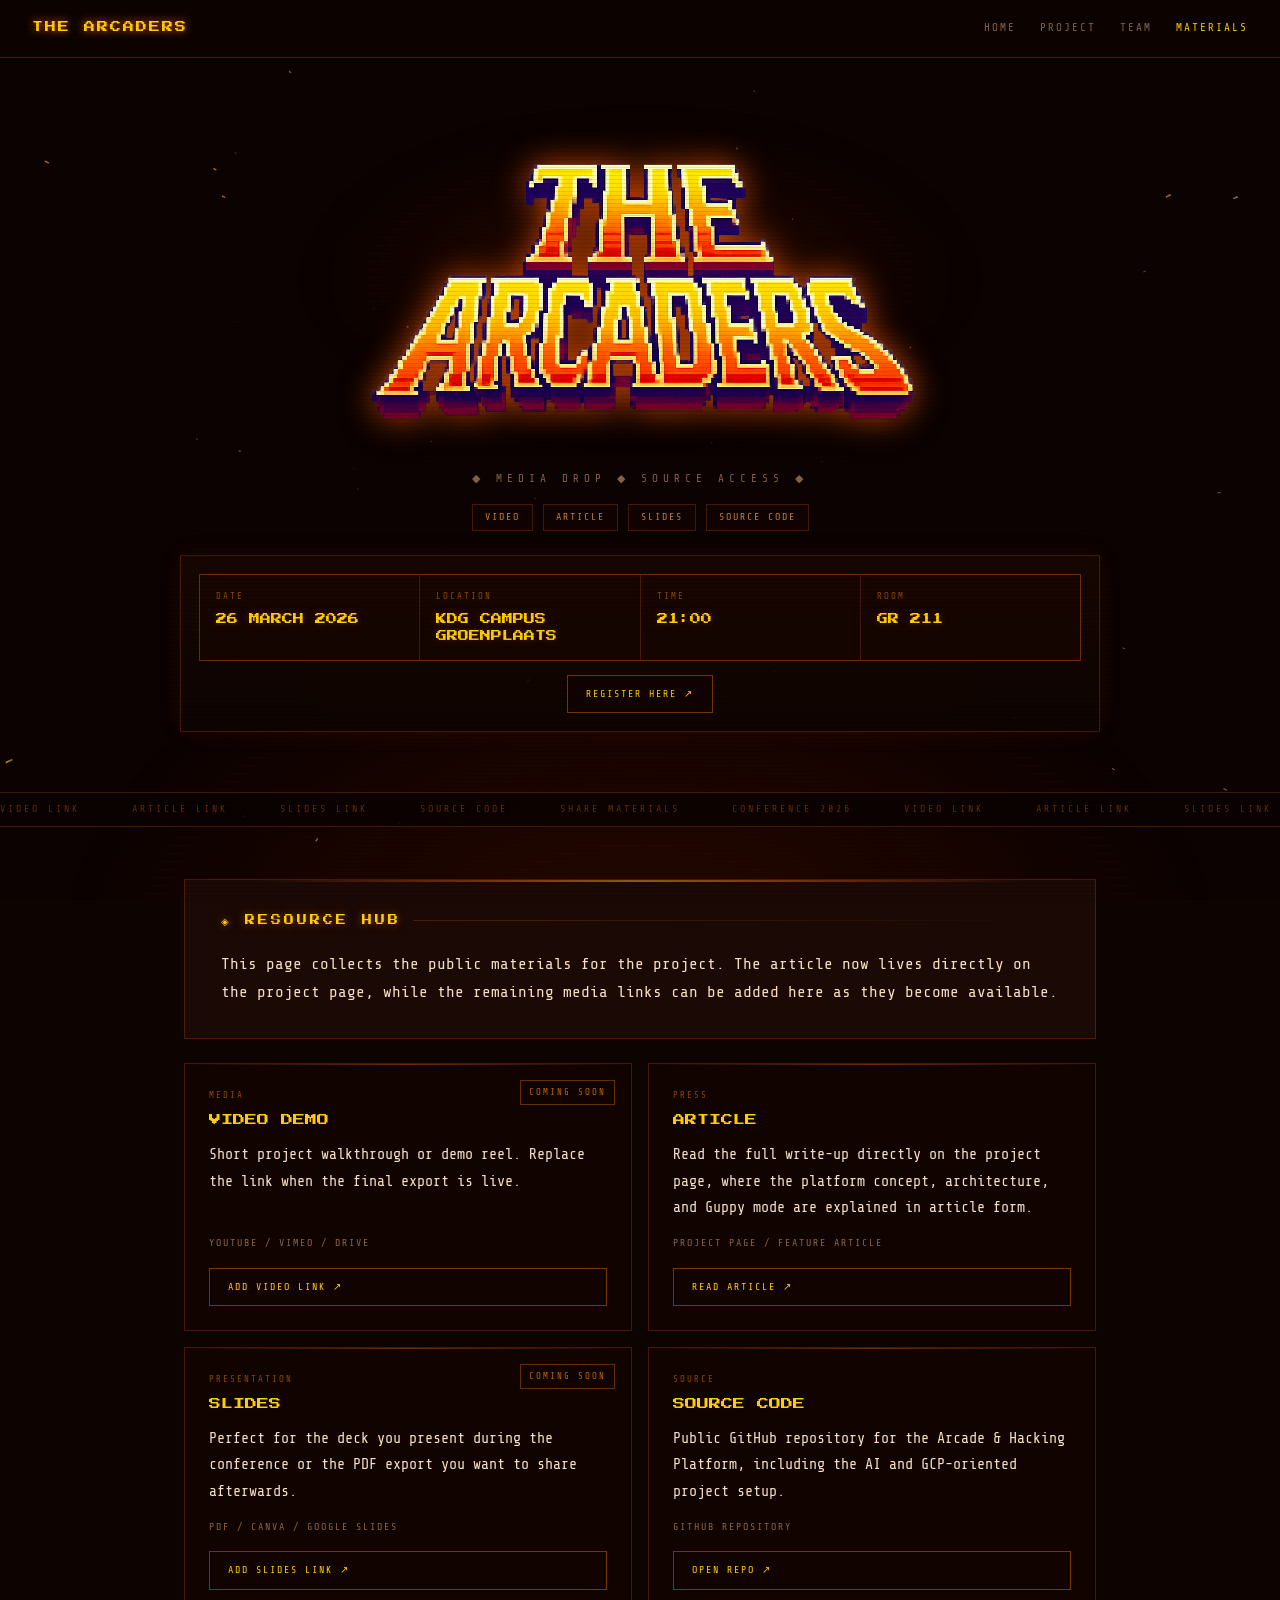
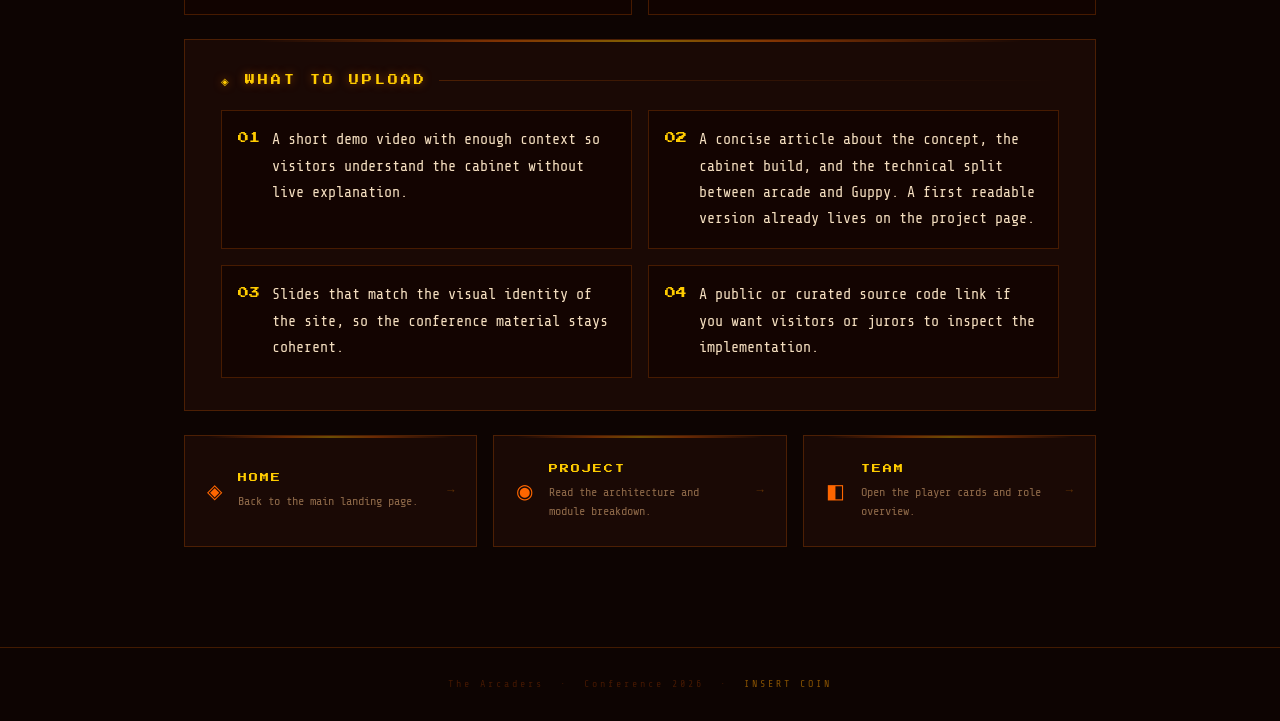
==== commit 26f9897e: "update: translate site to English and add project article" ====
--- a/materiaal.html
+++ b/materiaal.html
@@ -1,9 +1,9 @@
 <!DOCTYPE html>
-<html lang="nl">
+<html lang="en">
 <head>
   <meta charset="UTF-8" />
   <meta name="viewport" content="width=device-width, initial-scale=1.0" />
-  <title>THE ARCADERS - Materiaal</title>
+  <title>THE ARCADERS - Materials</title>
   <link href="https://fonts.googleapis.com/css2?family=Press+Start+2P&amp;family=Share+Tech+Mono&amp;display=swap" rel="stylesheet" />
   <link rel="stylesheet" href="theme.css" />
 </head>
@@ -17,7 +17,7 @@
       <a href="index.html">HOME</a>
       <a href="project.html">PROJECT</a>
       <a href="team.html">TEAM</a>
-      <a href="materiaal.html" class="active">MATERIAAL</a>
+      <a href="materiaal.html" class="active">MATERIALS</a>
     </div>
   </nav>
 
@@ -35,7 +35,7 @@
       <div class="event-grid">
         <div class="event-item">
           <span class="event-key">DATE</span>
-          <span class="event-value">26 MAART 2026</span>
+          <span class="event-value">26 MARCH 2026</span>
         </div>
         <div class="event-item">
           <span class="event-key">LOCATION</span>
@@ -66,7 +66,7 @@
   <main class="page">
     <section class="card" data-reveal>
       <div class="section-label">◈ RESOURCE HUB</div>
-      <p class="card-text">This page is now ready to receive the final conference links. Keep the layout and replace each placeholder URL once the assets are published.</p>
+      <p class="card-text">This page collects the public materials for the project. The article now lives directly on the project page, while the remaining media links can be added here as they become available.</p>
     </section>
 
     <section class="resource-grid" data-reveal>
@@ -80,12 +80,11 @@
       </article>
 
       <article class="resource-card">
-        <span class="resource-soon">COMING SOON</span>
         <span class="resource-type">PRESS</span>
         <div class="resource-title">ARTICLE</div>
-        <div class="resource-text">Use this block for the write-up, case study or online article that explains the concept in detail.</div>
-        <div class="resource-meta">WEB ARTICLE / BLOG POST</div>
-        <a href="#" class="resource-link">ADD ARTICLE LINK ↗</a>
+        <div class="resource-text">Read the full write-up directly on the project page, where the platform concept, architecture, and Guppy mode are explained in article form.</div>
+        <div class="resource-meta">PROJECT PAGE / FEATURE ARTICLE</div>
+        <a href="project.html#article" class="resource-link">READ ARTICLE ↗</a>
       </article>
 
       <article class="resource-card">
@@ -98,12 +97,11 @@
       </article>
 
       <article class="resource-card">
-        <span class="resource-soon">COMING SOON</span>
         <span class="resource-type">SOURCE</span>
         <div class="resource-title">SOURCE CODE</div>
-        <div class="resource-text">Link the repository here once the public code or selected demo branch is ready to share.</div>
-        <div class="resource-meta">GITLAB / GITHUB</div>
-        <a href="#" class="resource-link">ADD REPO LINK ↗</a>
+        <div class="resource-text">Public GitHub repository for the Arcade &amp; Hacking Platform, including the AI and GCP-oriented project setup.</div>
+        <div class="resource-meta">GITHUB REPOSITORY</div>
+        <a href="https://github.com/YuuneesIBH/KdG-TheLab-Graduation-AI-GCP-Arcade-HackingPlatform" target="_blank" rel="noopener" class="resource-link">OPEN REPO ↗</a>
       </article>
     </section>
 
@@ -116,7 +114,7 @@
         </div>
         <div class="list-item">
           <div class="list-mark">02</div>
-          <div class="list-text">A concise article about the concept, the cabinet build and the technical split between arcade and Guppy.</div>
+          <div class="list-text">A concise article about the concept, the cabinet build, and the technical split between arcade and Guppy. A first readable version already lives on the project page.</div>
         </div>
         <div class="list-item">
           <div class="list-mark">03</div>
--- a/theme.css
+++ b/theme.css
@@ -25,6 +25,8 @@
   background: var(--dark);
   color: var(--text);
   font-family: "Share Tech Mono", monospace;
+  font-size: 18px;
+  line-height: 1.65;
   min-height: 100vh;
   overflow-x: hidden;
 }
@@ -83,14 +85,14 @@
   align-items: center;
   justify-content: space-between;
   padding: 0 32px;
-  min-height: 52px;
+  min-height: 58px;
   gap: 18px;
   backdrop-filter: blur(8px);
 }
 
 .topbar-logo {
   font-family: "Press Start 2P", monospace;
-  font-size: 10px;
+  font-size: 11px;
   letter-spacing: 2px;
   color: var(--gold);
   text-decoration: none;
@@ -106,7 +108,7 @@
 }
 
 .topbar-links a {
-  font-size: 10px;
+  font-size: 11px;
   letter-spacing: 2px;
   color: var(--muted);
   text-decoration: none;
@@ -186,7 +188,7 @@
 
 .hero-sub {
   margin-top: 18px;
-  font-size: 10px;
+  font-size: 11px;
   letter-spacing: 5px;
   color: var(--muted);
   animation: fade-up 0.8s ease-out 0.3s both;
@@ -202,7 +204,7 @@
 }
 
 .badge {
-  font-size: 9px;
+  font-size: 10px;
   letter-spacing: 2px;
   padding: 4px 12px;
   border: 1px solid var(--border);
@@ -230,7 +232,7 @@
 .hero-note {
   max-width: 78ch;
   margin: 14px auto 0;
-  font-size: 12px;
+  font-size: 14px;
   line-height: 1.85;
   color: var(--muted);
 }
@@ -250,7 +252,7 @@
   background: rgba(18, 4, 0, 0.74);
   color: var(--gold);
   text-decoration: none;
-  font-size: 8px;
+  font-size: 9px;
   letter-spacing: 2px;
   transition: transform 0.2s, border-color 0.2s, box-shadow 0.2s;
 }
@@ -299,7 +301,7 @@
 
 .event-key {
   display: block;
-  font-size: 8px;
+  font-size: 9px;
   letter-spacing: 2px;
   color: rgba(255, 140, 0, 0.5);
   margin-bottom: 7px;
@@ -308,7 +310,7 @@
 .event-value {
   display: block;
   font-family: "Press Start 2P", monospace;
-  font-size: 10px;
+  font-size: 11px;
   line-height: 1.6;
   color: var(--gold);
   text-shadow: 0 0 8px rgba(255, 120, 0, 0.25);
@@ -318,7 +320,7 @@
 .page-link,
 .resource-link {
   display: inline-block;
-  font-size: 9px;
+  font-size: 10px;
   letter-spacing: 2px;
   padding: 10px 18px;
   border: 1px solid rgba(255, 130, 0, 0.42);
@@ -362,7 +364,7 @@
   gap: 52px;
   white-space: nowrap;
   animation: ticker 22s linear infinite;
-  font-size: 9px;
+  font-size: 10px;
   letter-spacing: 3px;
   color: rgba(200, 100, 0, 0.45);
 }
@@ -400,7 +402,7 @@
 
 .section-label {
   font-family: "Press Start 2P", monospace;
-  font-size: 9px;
+  font-size: 10px;
   letter-spacing: 3px;
   color: var(--gold);
   text-shadow: 0 0 8px rgba(255, 120, 0, 0.5);
@@ -473,7 +475,7 @@
 }
 
 .stat-label {
-  font-size: 8px;
+  font-size: 9px;
   letter-spacing: 2px;
   color: var(--muted);
 }
@@ -632,7 +634,7 @@
   position: relative;
   z-index: 2;
   font-family: "Press Start 2P", monospace;
-  font-size: 7px;
+  font-size: 8px;
   letter-spacing: 2px;
   color: var(--gold);
   margin-bottom: 5px;
@@ -641,7 +643,7 @@
 .preview-desc {
   position: relative;
   z-index: 2;
-  font-size: 10px;
+  font-size: 12px;
   color: var(--muted);
   line-height: 1.5;
 }
@@ -651,7 +653,7 @@
   z-index: 2;
   display: inline-block;
   margin-top: 10px;
-  font-size: 8px;
+  font-size: 9px;
   letter-spacing: 2px;
   padding: 5px 12px;
   border: 1px solid rgba(255, 130, 0, 0.35);
@@ -719,7 +721,7 @@
 .mode-kicker {
   display: block;
   margin-bottom: 12px;
-  font-size: 8px;
+  font-size: 9px;
   letter-spacing: 2px;
   color: rgba(255, 160, 0, 0.6);
 }
@@ -730,7 +732,7 @@
 
 .mode-title {
   font-family: "Press Start 2P", monospace;
-  font-size: 13px;
+  font-size: 14px;
   line-height: 1.8;
   color: var(--gold);
   margin-bottom: 14px;
@@ -742,7 +744,7 @@
 }
 
 .mode-text {
-  font-size: 13px;
+  font-size: 15px;
   line-height: 1.8;
   color: var(--text);
   margin-bottom: 18px;
@@ -765,7 +767,7 @@
   border: 1px solid rgba(255, 130, 0, 0.28);
   background: rgba(18, 4, 0, 0.72);
   color: rgba(255, 190, 80, 0.74);
-  font-size: 8px;
+  font-size: 9px;
   letter-spacing: 1.8px;
 }
 
@@ -793,7 +795,7 @@
 }
 
 .preview-desc-lg {
-  font-size: 13px;
+  font-size: 15px;
   line-height: 1.8;
   color: var(--text);
 }
@@ -841,7 +843,7 @@
   border: 1px solid rgba(255, 140, 0, 0.22);
   background: rgba(18, 4, 0, 0.7);
   color: rgba(255, 198, 112, 0.72);
-  font-size: 8px;
+  font-size: 9px;
   letter-spacing: 1.8px;
 }
 
@@ -863,7 +865,7 @@
   background: rgba(12, 4, 0, 0.76);
   color: rgba(255, 221, 170, 0.72);
   font-family: "Press Start 2P", monospace;
-  font-size: 9px;
+  font-size: 10px;
   line-height: 1.7;
 }
 
@@ -875,14 +877,14 @@
 
 .display-shell-compact .arcade-slot {
   padding: 10px 12px;
-  font-size: 8px;
+  font-size: 9px;
 }
 
 .terminal-stack {
   display: flex;
   flex-direction: column;
   gap: 8px;
-  font-size: 10px;
+  font-size: 11px;
   line-height: 1.6;
 }
 
@@ -920,7 +922,7 @@
 .capability-label {
   display: block;
   margin-bottom: 8px;
-  font-size: 8px;
+  font-size: 9px;
   letter-spacing: 2px;
   color: rgba(255, 140, 0, 0.54);
 }
@@ -930,7 +932,7 @@
 }
 
 .capability-text {
-  font-size: 12px;
+  font-size: 14px;
   line-height: 1.7;
   color: var(--text);
 }
@@ -975,6 +977,12 @@
   transform: translateY(-4px);
 }
 
+.team-strip-photos .player-mini {
+  display: flex;
+  flex-direction: column;
+  align-items: center;
+}
+
 .player-mini::before {
   content: "";
   position: absolute;
@@ -992,11 +1000,57 @@
 }
 
 .mini-num {
-  font-size: 8px;
+  font-size: 9px;
   letter-spacing: 2px;
   color: rgba(255, 140, 0, 0.35);
   margin-bottom: 12px;
   font-family: "Press Start 2P", monospace;
+}
+
+.team-photo-frame {
+  position: relative;
+  overflow: hidden;
+  border: 1px solid rgba(255, 140, 0, 0.28);
+  background: #120400;
+  box-shadow: inset 0 0 0 1px rgba(255, 160, 0, 0.06), 0 0 18px rgba(255, 100, 0, 0.08);
+}
+
+.team-photo-frame::after {
+  content: "";
+  position: absolute;
+  inset: 0;
+  background: linear-gradient(180deg, rgba(255, 160, 0, 0.04), transparent 32%, rgba(0, 0, 0, 0.22));
+  pointer-events: none;
+}
+
+.team-photo-mini {
+  width: 96px;
+  height: 96px;
+  margin: 0 auto 14px;
+  border-radius: 20px;
+}
+
+.team-photo-image {
+  width: 100%;
+  height: 100%;
+  object-fit: cover;
+  display: block;
+  transform-origin: center top;
+}
+
+.team-photo-younes {
+  object-position: center 18%;
+  transform: scale(1.42);
+}
+
+.team-photo-rayan {
+  object-position: center 14%;
+  transform: scale(1.26);
+}
+
+.team-photo-matthias {
+  object-position: center 12%;
+  transform: scale(1.2);
 }
 
 .mini-avatar,
@@ -1059,14 +1113,14 @@
 }
 
 .mini-name {
-  font-size: 11px;
+  font-size: 12px;
   letter-spacing: 1.8px;
   color: #ffe8c0;
   margin-bottom: 4px;
 }
 
 .mini-role {
-  font-size: 9px;
+  font-size: 11px;
   color: var(--muted);
   letter-spacing: 1.2px;
   margin-bottom: 12px;
@@ -1074,13 +1128,14 @@
 
 .mini-li,
 .tag {
-  font-size: 8px;
+  font-size: 9px;
   letter-spacing: 1.5px;
   padding: 4px 10px;
   border: 1px solid rgba(255, 130, 0, 0.28);
   color: rgba(255, 190, 80, 0.7);
   background: rgba(18, 4, 0, 0.7);
   display: inline-block;
+  text-decoration: none;
 }
 
 .player-mini:hover .mini-li {
@@ -1153,14 +1208,14 @@
 
 .nav-title {
   font-family: "Press Start 2P", monospace;
-  font-size: 8px;
+  font-size: 9px;
   letter-spacing: 2px;
   color: var(--gold);
   margin-bottom: 6px;
 }
 
 .nav-desc {
-  font-size: 10px;
+  font-size: 12px;
   color: var(--muted);
   line-height: 1.55;
 }
@@ -1177,9 +1232,18 @@
 }
 
 .card-text {
-  font-size: 14px;
+  font-size: 16px;
   line-height: 1.75;
   color: var(--text);
+}
+
+.article-flow {
+  display: grid;
+  gap: 18px;
+}
+
+.article-paragraph {
+  max-width: 72ch;
 }
 
 .card-text + .card-text {
@@ -1218,7 +1282,7 @@
 .stack-type,
 .resource-type {
   display: block;
-  font-size: 8px;
+  font-size: 9px;
   letter-spacing: 2px;
   color: rgba(255, 140, 0, 0.5);
   margin-bottom: 8px;
@@ -1233,7 +1297,7 @@
 }
 
 .detail-value {
-  font-size: 10px;
+  font-size: 11px;
   line-height: 1.7;
 }
 
@@ -1246,7 +1310,7 @@
 }
 
 .stack-title {
-  font-size: 10px;
+  font-size: 11px;
   line-height: 1.6;
   margin-bottom: 10px;
 }
@@ -1255,7 +1319,7 @@
 .resource-text,
 .profile-text,
 .list-text {
-  font-size: 13px;
+  font-size: 15px;
   line-height: 1.75;
   color: var(--text);
 }
@@ -1291,6 +1355,10 @@
   align-items: center;
   gap: 16px;
   margin-bottom: 18px;
+}
+
+.profile-head-stacked {
+  margin-bottom: 14px;
 }
 
 .profile-avatar {
@@ -1300,15 +1368,22 @@
   flex-shrink: 0;
 }
 
+.profile-photo-frame {
+  width: 100%;
+  aspect-ratio: 1 / 1;
+  margin-bottom: 18px;
+  border-radius: 24px;
+}
+
 .profile-name {
-  font-size: 11px;
+  font-size: 12px;
   letter-spacing: 1.6px;
   line-height: 1.6;
   margin-bottom: 8px;
 }
 
 .profile-role {
-  font-size: 10px;
+  font-size: 11px;
   line-height: 1.7;
   color: var(--muted);
   letter-spacing: 1.5px;
@@ -1337,7 +1412,7 @@
   position: absolute;
   top: 16px;
   right: 16px;
-  font-size: 8px;
+  font-size: 9px;
   letter-spacing: 2px;
   color: rgba(255, 140, 0, 0.7);
   border: 1px solid rgba(255, 130, 0, 0.35);
@@ -1346,7 +1421,7 @@
 }
 
 .resource-title {
-  font-size: 11px;
+  font-size: 12px;
   line-height: 1.6;
   margin-bottom: 12px;
   max-width: 16ch;
@@ -1358,7 +1433,7 @@
 }
 
 .resource-meta {
-  font-size: 9px;
+  font-size: 10px;
   letter-spacing: 2px;
   color: var(--muted);
   margin-bottom: 16px;
@@ -1376,7 +1451,7 @@
 
 .list-mark {
   font-family: "Press Start 2P", monospace;
-  font-size: 10px;
+  font-size: 11px;
   color: var(--gold);
   margin-top: 3px;
   flex-shrink: 0;
@@ -1388,7 +1463,7 @@
   text-align: center;
   padding: 28px 20px;
   border-top: 1px solid var(--border);
-  font-size: 9px;
+  font-size: 10px;
   letter-spacing: 3px;
   color: rgba(150, 55, 0, 0.4);
 }
@@ -1468,4 +1543,9 @@
   .topbar-links a {
     font-size: 9px;
   }
-}
+
+  .team-photo-mini {
+    width: 88px;
+    height: 88px;
+  }
+}
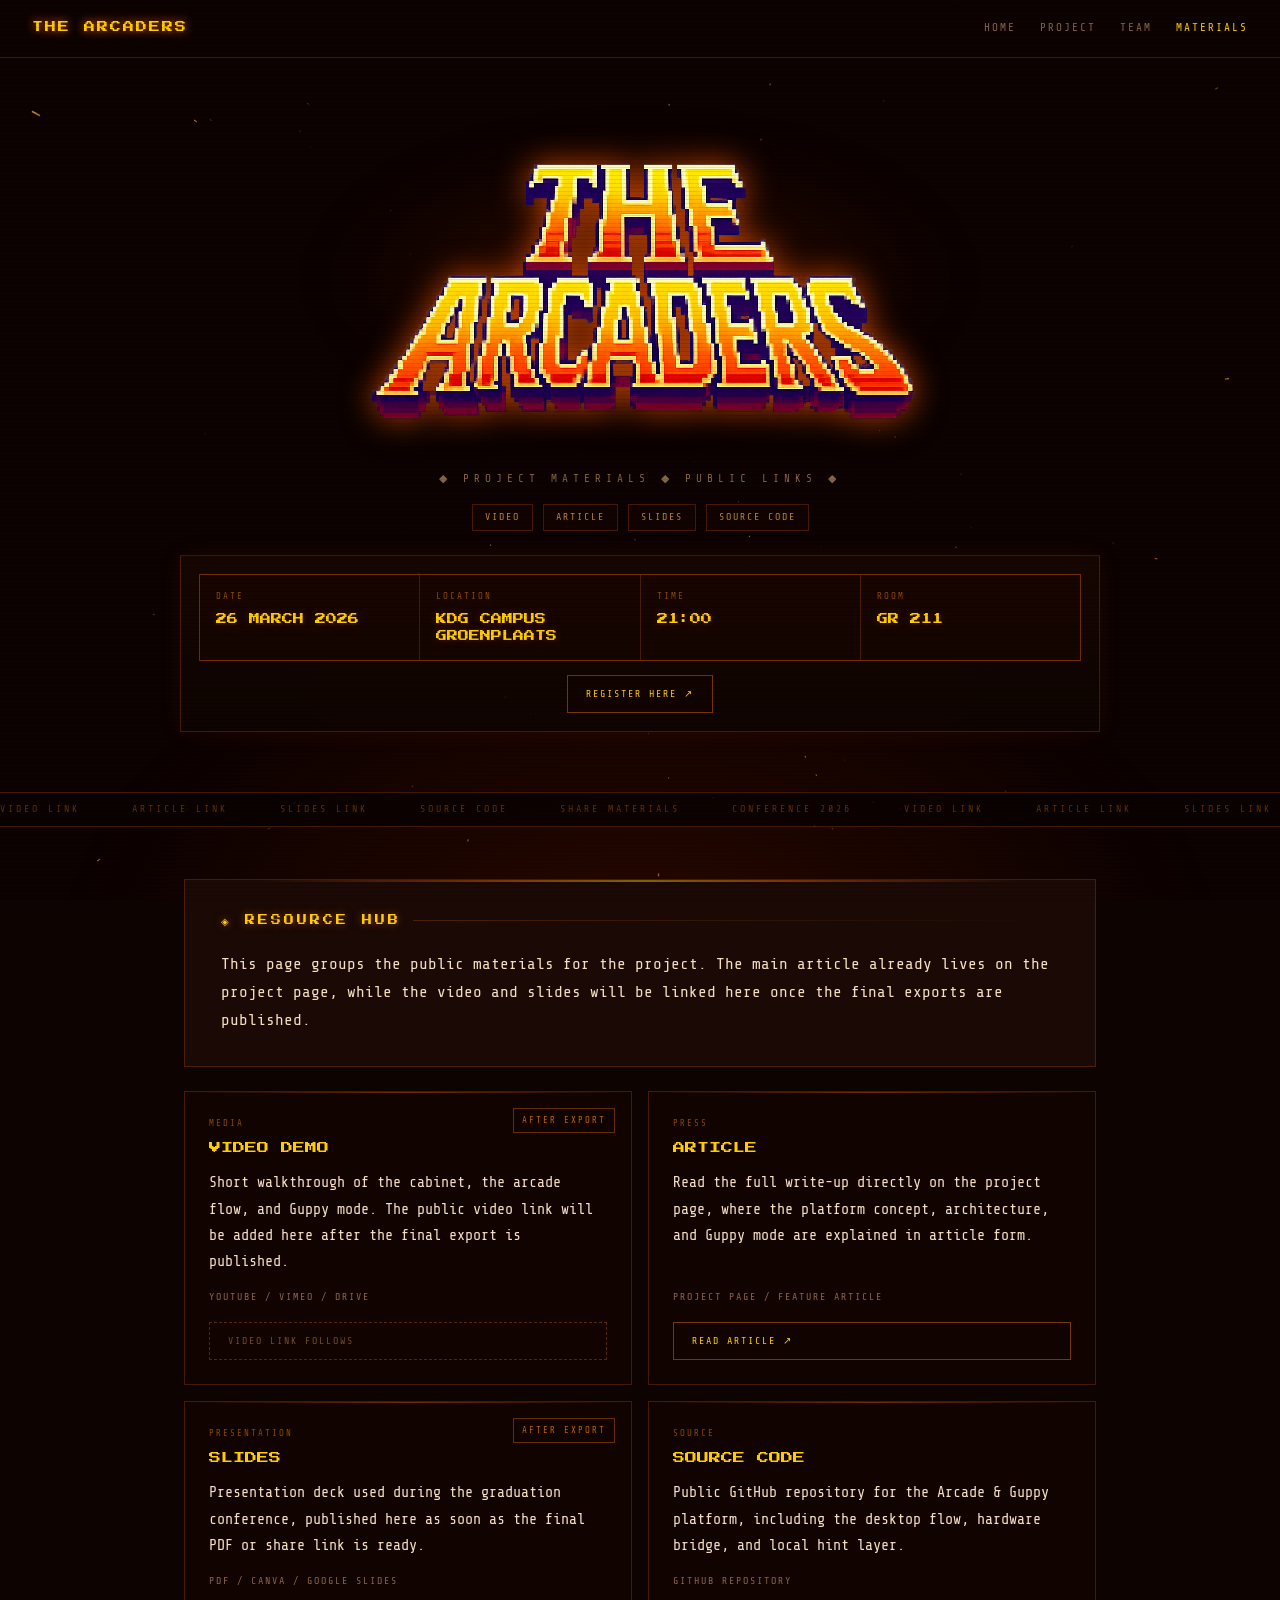
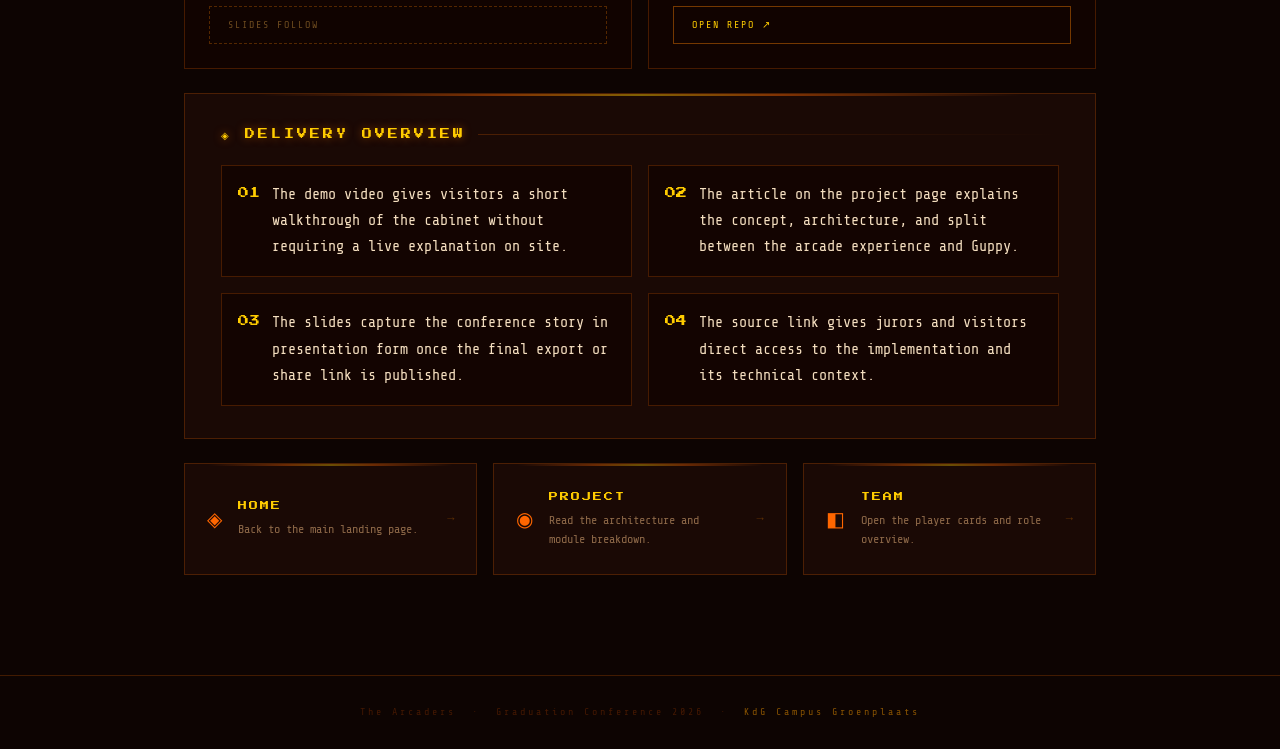
==== commit 24cacf0a: "cleanup: voor eindoplevering" ====
--- a/materiaal.html
+++ b/materiaal.html
@@ -4,6 +4,9 @@
   <meta charset="UTF-8" />
   <meta name="viewport" content="width=device-width, initial-scale=1.0" />
   <title>THE ARCADERS - Materials</title>
+  <meta name="description" content="Public materials for The Arcaders graduation project, including the article, source repository, and final media links for the showcase." />
+  <meta name="theme-color" content="#0d0402" />
+  <link rel="icon" type="image/png" href="assets/thearcaders_logo_cropped.png" />
   <link href="https://fonts.googleapis.com/css2?family=Press+Start+2P&amp;family=Share+Tech+Mono&amp;display=swap" rel="stylesheet" />
   <link rel="stylesheet" href="theme.css" />
 </head>
@@ -24,7 +27,7 @@
   <section class="hero">
     <div class="hero-glow"></div>
     <img class="hero-logo" src="assets/thearcaders_logo_cropped.png" alt="The Arcaders" />
-    <div class="hero-sub">◆ MEDIA DROP ◆ SOURCE ACCESS ◆</div>
+    <div class="hero-sub">◆ PROJECT MATERIALS ◆ PUBLIC LINKS ◆</div>
     <div class="hero-badges">
       <span class="badge">VIDEO</span>
       <span class="badge">ARTICLE</span>
@@ -66,17 +69,17 @@
   <main class="page">
     <section class="card" data-reveal>
       <div class="section-label">◈ RESOURCE HUB</div>
-      <p class="card-text">This page collects the public materials for the project. The article now lives directly on the project page, while the remaining media links can be added here as they become available.</p>
+      <p class="card-text">This page groups the public materials for the project. The main article already lives on the project page, while the video and slides will be linked here once the final exports are published.</p>
     </section>
 
     <section class="resource-grid" data-reveal>
       <article class="resource-card">
-        <span class="resource-soon">COMING SOON</span>
+        <span class="resource-soon">AFTER EXPORT</span>
         <span class="resource-type">MEDIA</span>
         <div class="resource-title">VIDEO DEMO</div>
-        <div class="resource-text">Short project walkthrough or demo reel. Replace the link when the final export is live.</div>
+        <div class="resource-text">Short walkthrough of the cabinet, the arcade flow, and Guppy mode. The public video link will be added here after the final export is published.</div>
         <div class="resource-meta">YOUTUBE / VIMEO / DRIVE</div>
-        <a href="#" class="resource-link">ADD VIDEO LINK ↗</a>
+        <span class="resource-link is-disabled" aria-disabled="true">VIDEO LINK FOLLOWS</span>
       </article>
 
       <article class="resource-card">
@@ -88,41 +91,41 @@
       </article>
 
       <article class="resource-card">
-        <span class="resource-soon">COMING SOON</span>
+        <span class="resource-soon">AFTER EXPORT</span>
         <span class="resource-type">PRESENTATION</span>
         <div class="resource-title">SLIDES</div>
-        <div class="resource-text">Perfect for the deck you present during the conference or the PDF export you want to share afterwards.</div>
+        <div class="resource-text">Presentation deck used during the graduation conference, published here as soon as the final PDF or share link is ready.</div>
         <div class="resource-meta">PDF / CANVA / GOOGLE SLIDES</div>
-        <a href="#" class="resource-link">ADD SLIDES LINK ↗</a>
+        <span class="resource-link is-disabled" aria-disabled="true">SLIDES FOLLOW</span>
       </article>
 
       <article class="resource-card">
         <span class="resource-type">SOURCE</span>
         <div class="resource-title">SOURCE CODE</div>
-        <div class="resource-text">Public GitHub repository for the Arcade &amp; Hacking Platform, including the AI and GCP-oriented project setup.</div>
+        <div class="resource-text">Public GitHub repository for the Arcade &amp; Guppy platform, including the desktop flow, hardware bridge, and local hint layer.</div>
         <div class="resource-meta">GITHUB REPOSITORY</div>
         <a href="https://github.com/YuuneesIBH/KdG-TheLab-Graduation-AI-GCP-Arcade-HackingPlatform" target="_blank" rel="noopener" class="resource-link">OPEN REPO ↗</a>
       </article>
     </section>
 
     <section class="card" data-reveal>
-      <div class="section-label">◈ WHAT TO UPLOAD</div>
+      <div class="section-label">◈ DELIVERY OVERVIEW</div>
       <div class="list-grid">
         <div class="list-item">
           <div class="list-mark">01</div>
-          <div class="list-text">A short demo video with enough context so visitors understand the cabinet without live explanation.</div>
+          <div class="list-text">The demo video gives visitors a short walkthrough of the cabinet without requiring a live explanation on site.</div>
         </div>
         <div class="list-item">
           <div class="list-mark">02</div>
-          <div class="list-text">A concise article about the concept, the cabinet build, and the technical split between arcade and Guppy. A first readable version already lives on the project page.</div>
+          <div class="list-text">The article on the project page explains the concept, architecture, and split between the arcade experience and Guppy.</div>
         </div>
         <div class="list-item">
           <div class="list-mark">03</div>
-          <div class="list-text">Slides that match the visual identity of the site, so the conference material stays coherent.</div>
+          <div class="list-text">The slides capture the conference story in presentation form once the final export or share link is published.</div>
         </div>
         <div class="list-item">
           <div class="list-mark">04</div>
-          <div class="list-text">A public or curated source code link if you want visitors or jurors to inspect the implementation.</div>
+          <div class="list-text">The source link gives jurors and visitors direct access to the implementation and its technical context.</div>
         </div>
       </div>
     </section>
@@ -156,7 +159,7 @@
   </main>
 
   <footer>
-    The Arcaders &nbsp;·&nbsp; Conference 2026 &nbsp;·&nbsp; <em>INSERT COIN</em>
+    The Arcaders &nbsp;·&nbsp; Graduation Conference 2026 &nbsp;·&nbsp; <em>KdG Campus Groenplaats</em>
   </footer>
 
   <script src="theme.js"></script>
--- a/theme.css
+++ b/theme.css
@@ -336,6 +336,20 @@
   transform: translateY(-2px);
   border-color: rgba(255, 180, 0, 0.7);
   box-shadow: 0 0 18px rgba(255, 120, 0, 0.18);
+}
+
+.resource-link.is-disabled {
+  cursor: default;
+  opacity: 0.68;
+  border-style: dashed;
+  color: rgba(255, 190, 80, 0.58);
+  pointer-events: none;
+}
+
+.resource-link.is-disabled:hover {
+  transform: none;
+  border-color: rgba(255, 130, 0, 0.42);
+  box-shadow: none;
 }
 
 @keyframes fade-up {
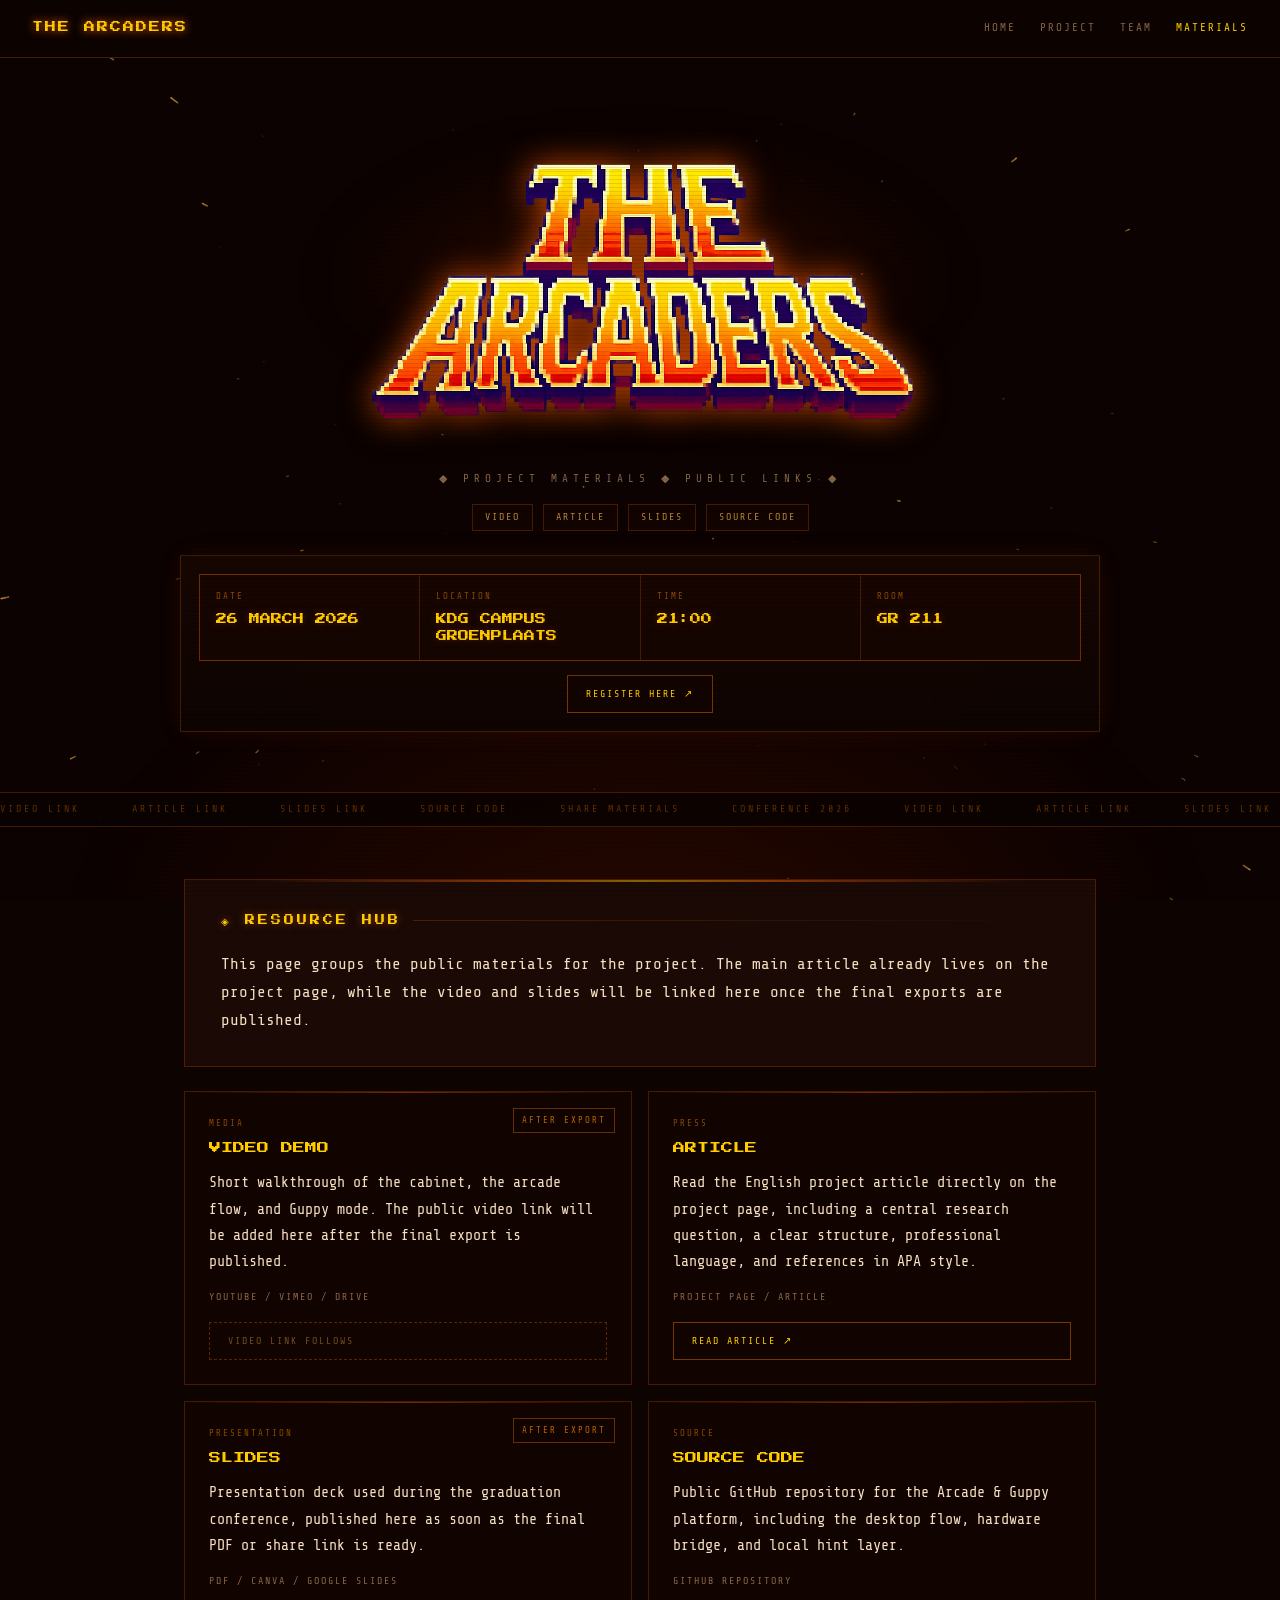
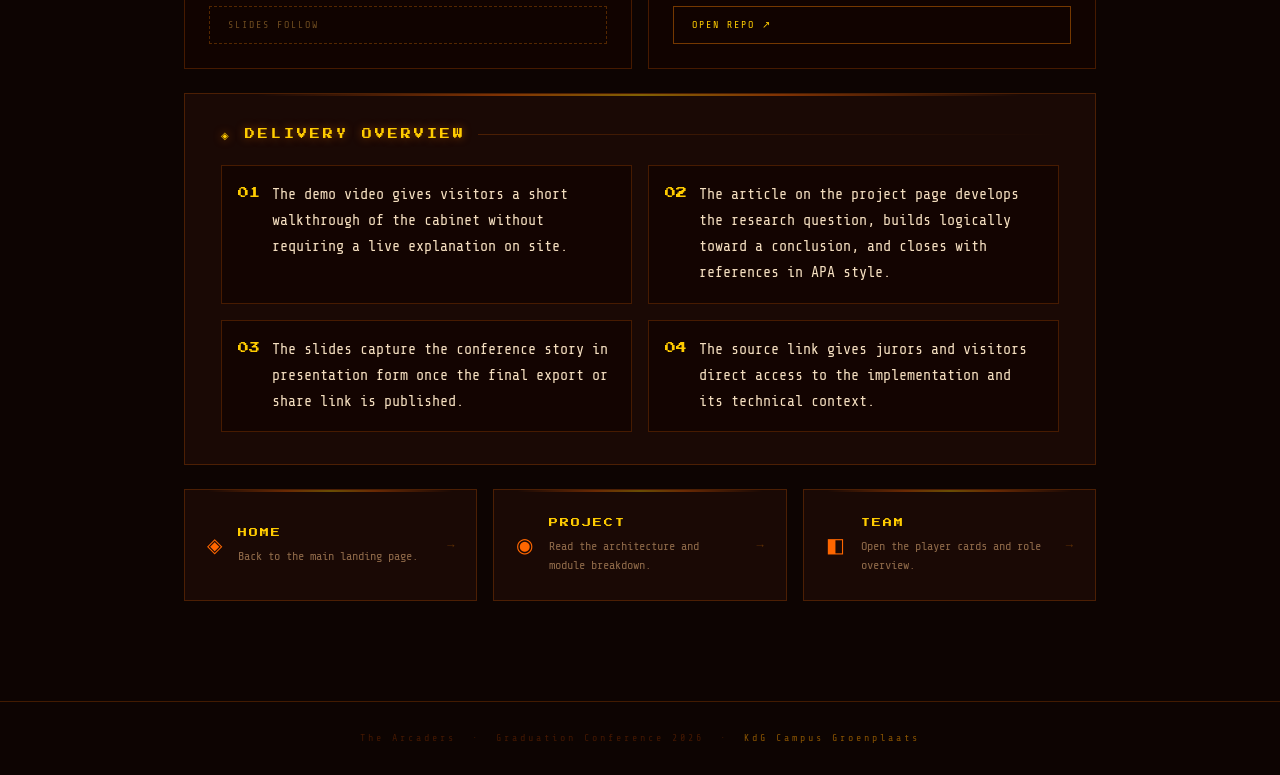
==== commit 89da5681: "update: article" ====
--- a/materiaal.html
+++ b/materiaal.html
@@ -85,8 +85,8 @@
       <article class="resource-card">
         <span class="resource-type">PRESS</span>
         <div class="resource-title">ARTICLE</div>
-        <div class="resource-text">Read the full write-up directly on the project page, where the platform concept, architecture, and Guppy mode are explained in article form.</div>
-        <div class="resource-meta">PROJECT PAGE / FEATURE ARTICLE</div>
+        <div class="resource-text">Read the English project article directly on the project page, including a central research question, a clear structure, professional language, and references in APA style.</div>
+        <div class="resource-meta">PROJECT PAGE / ARTICLE</div>
         <a href="project.html#article" class="resource-link">READ ARTICLE ↗</a>
       </article>
 
@@ -117,7 +117,7 @@
         </div>
         <div class="list-item">
           <div class="list-mark">02</div>
-          <div class="list-text">The article on the project page explains the concept, architecture, and split between the arcade experience and Guppy.</div>
+          <div class="list-text">The article on the project page develops the research question, builds logically toward a conclusion, and closes with references in APA style.</div>
         </div>
         <div class="list-item">
           <div class="list-mark">03</div>
--- a/theme.css
+++ b/theme.css
@@ -1260,6 +1260,49 @@
   max-width: 72ch;
 }
 
+.article-question {
+  max-width: 72ch;
+  padding: 18px 20px;
+  border: 1px solid rgba(255, 160, 0, 0.3);
+  background: linear-gradient(180deg, rgba(24, 8, 2, 0.95), rgba(10, 3, 0, 0.98));
+  color: var(--text);
+  font-size: 15px;
+  line-height: 1.75;
+  box-shadow: inset 0 0 0 1px rgba(255, 140, 0, 0.06);
+}
+
+.article-heading {
+  max-width: 72ch;
+  font-family: "Press Start 2P", monospace;
+  font-size: 10px;
+  line-height: 1.9;
+  letter-spacing: 2px;
+  color: var(--gold);
+}
+
+.article-references {
+  max-width: 72ch;
+  padding-left: 22px;
+  display: grid;
+  gap: 10px;
+}
+
+.article-reference {
+  color: var(--text);
+  font-size: 15px;
+  line-height: 1.75;
+}
+
+.article-reference a {
+  color: var(--gold);
+  text-decoration: none;
+  word-break: break-word;
+}
+
+.article-reference a:hover {
+  color: #ffe082;
+}
+
 .card-text + .card-text {
   margin-top: 14px;
 }
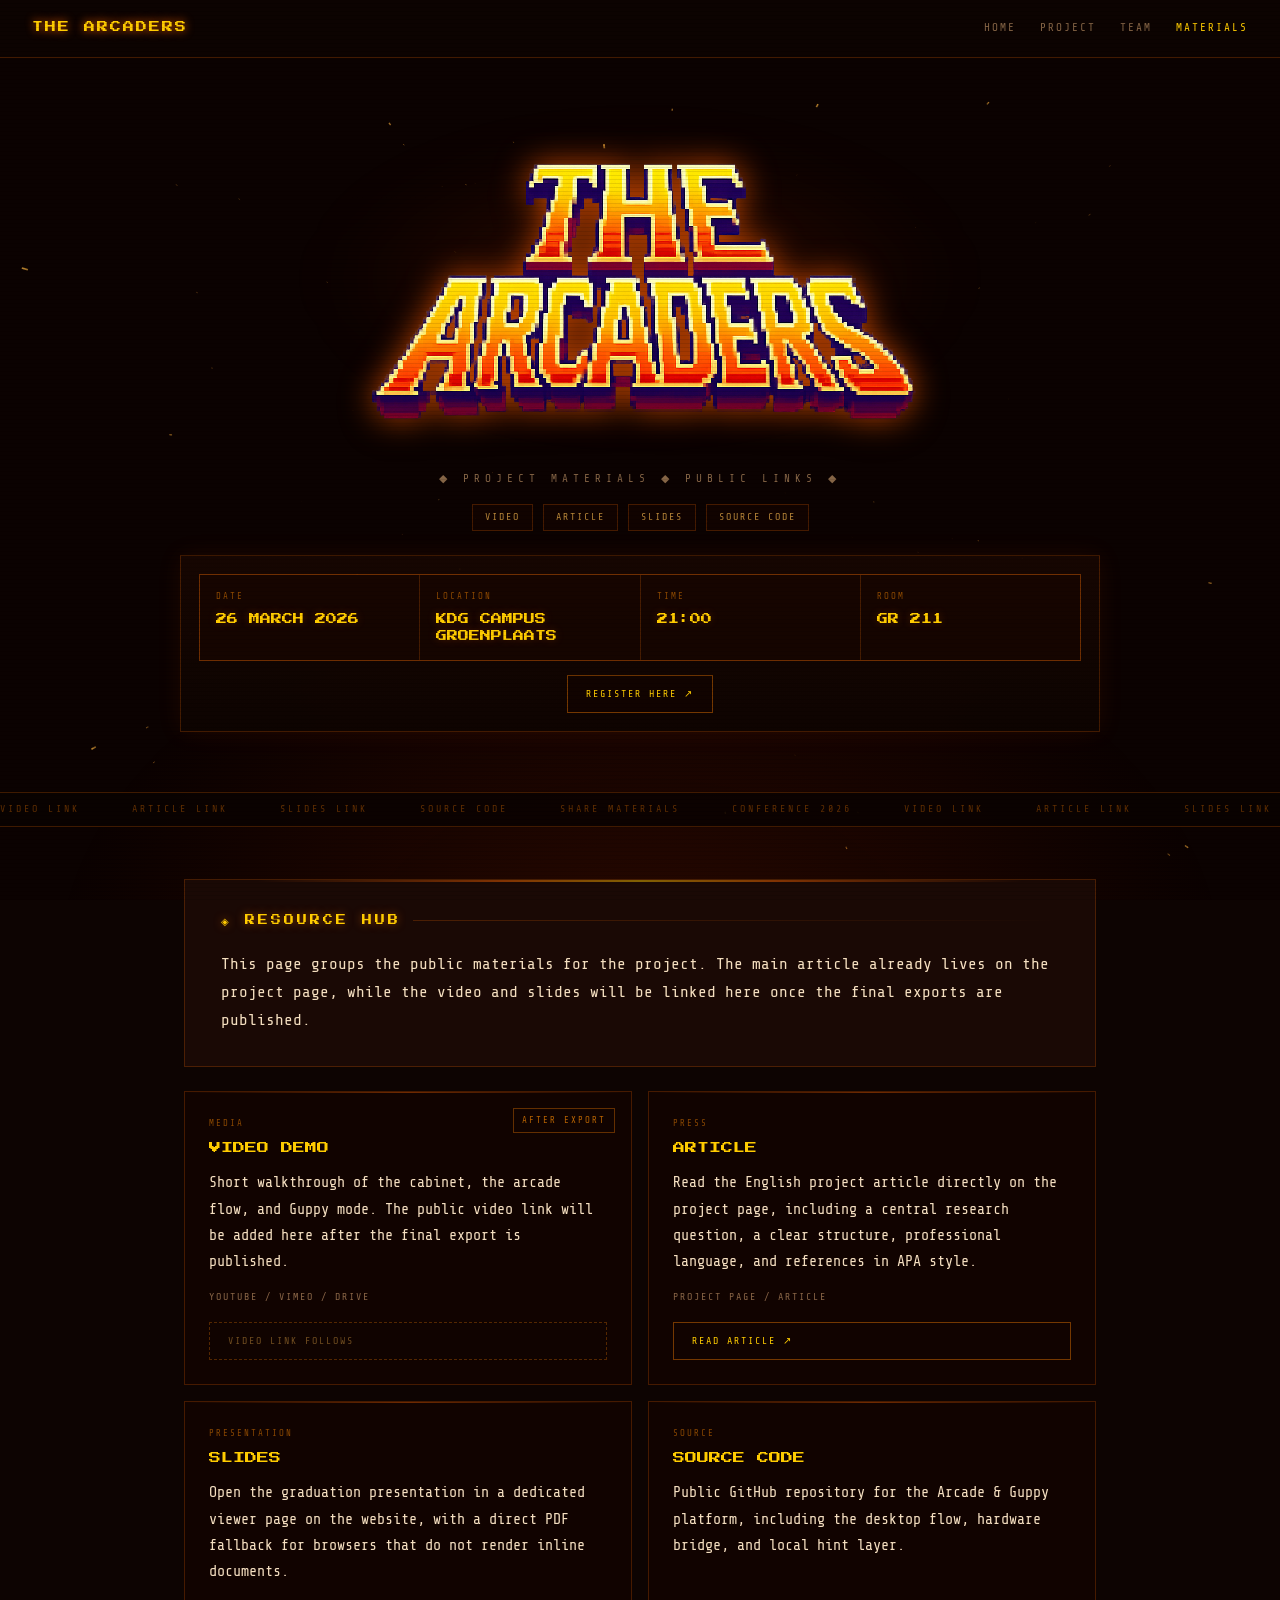
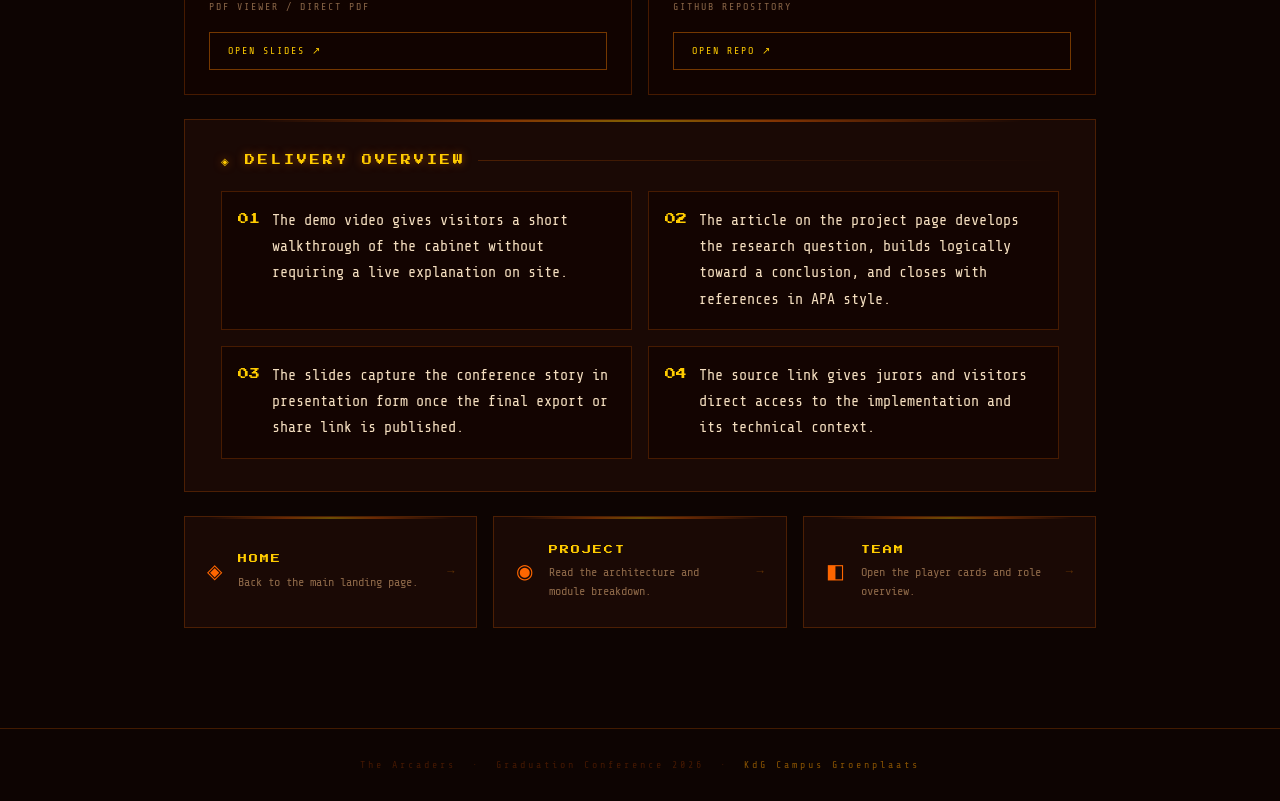
==== commit 2009f1f9: "added: slides support" ====
--- a/materiaal.html
+++ b/materiaal.html
@@ -91,12 +91,11 @@
       </article>
 
       <article class="resource-card">
-        <span class="resource-soon">AFTER EXPORT</span>
         <span class="resource-type">PRESENTATION</span>
         <div class="resource-title">SLIDES</div>
-        <div class="resource-text">Presentation deck used during the graduation conference, published here as soon as the final PDF or share link is ready.</div>
-        <div class="resource-meta">PDF / CANVA / GOOGLE SLIDES</div>
-        <span class="resource-link is-disabled" aria-disabled="true">SLIDES FOLLOW</span>
+        <div class="resource-text">Open the graduation presentation in a dedicated viewer page on the website, with a direct PDF fallback for browsers that do not render inline documents.</div>
+        <div class="resource-meta">PDF VIEWER / DIRECT PDF</div>
+        <a href="slides.html" class="resource-link">OPEN SLIDES ↗</a>
       </article>
 
       <article class="resource-card">
--- a/theme.css
+++ b/theme.css
@@ -401,6 +401,10 @@
   display: flex;
   flex-direction: column;
   gap: 24px;
+}
+
+.page-wide {
+  max-width: 1320px;
 }
 
 [data-reveal] {
@@ -1392,6 +1396,12 @@
   margin-top: 22px;
 }
 
+.tag-row {
+  column-gap: 12px;
+  row-gap: 14px;
+  margin-top: 6px;
+}
+
 .profile-grid {
   grid-template-columns: repeat(3, 1fr);
 }
@@ -1448,6 +1458,10 @@
 
 .profile-text {
   margin-bottom: 14px;
+}
+
+.profile-card .resource-link {
+  margin-top: 14px;
 }
 
 .resource-grid {
@@ -1496,6 +1510,41 @@
   margin-bottom: 16px;
 }
 
+.pdf-viewer-shell {
+  position: relative;
+  z-index: 10;
+  border: 1px solid var(--border);
+  background: rgba(18, 4, 0, 0.92);
+  padding: 16px;
+  box-shadow: 0 0 28px rgba(255, 100, 0, 0.08);
+}
+
+.pdf-viewer-shell::before {
+  content: "";
+  position: absolute;
+  top: 0;
+  left: 0;
+  right: 0;
+  height: 2px;
+  background: linear-gradient(
+    90deg,
+    transparent 8%,
+    var(--orange) 35%,
+    var(--gold) 50%,
+    var(--orange) 65%,
+    transparent 92%
+  );
+  opacity: 0.45;
+}
+
+.pdf-frame {
+  display: block;
+  width: 100%;
+  min-height: 82vh;
+  border: 0;
+  background: rgba(8, 2, 0, 0.94);
+}
+
 .list-grid {
   grid-template-columns: repeat(2, 1fr);
 }
@@ -1561,6 +1610,14 @@
   .hero-copy-panel {
     padding: 20px 18px;
   }
+
+  .pdf-viewer-shell {
+    padding: 10px;
+  }
+
+  .pdf-frame {
+    min-height: 68vh;
+  }
 }
 
 @media (max-width: 720px) {
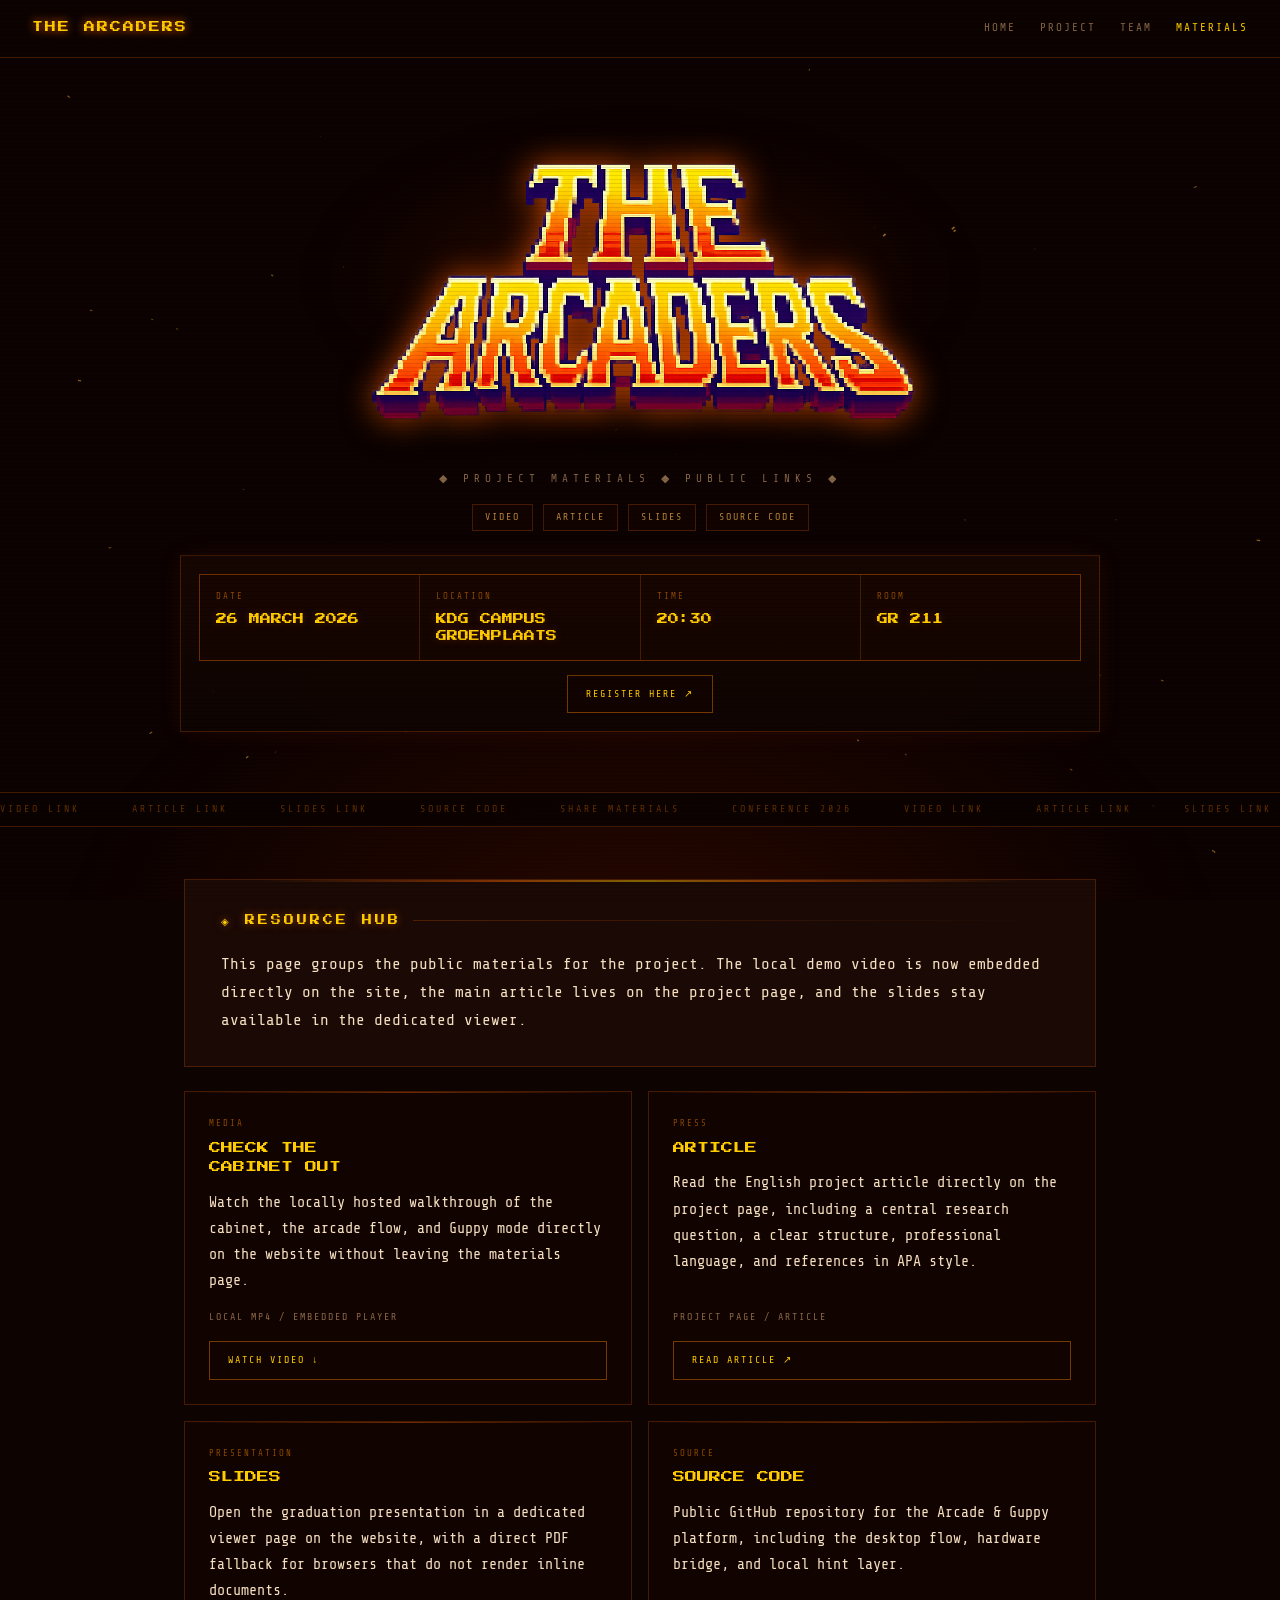
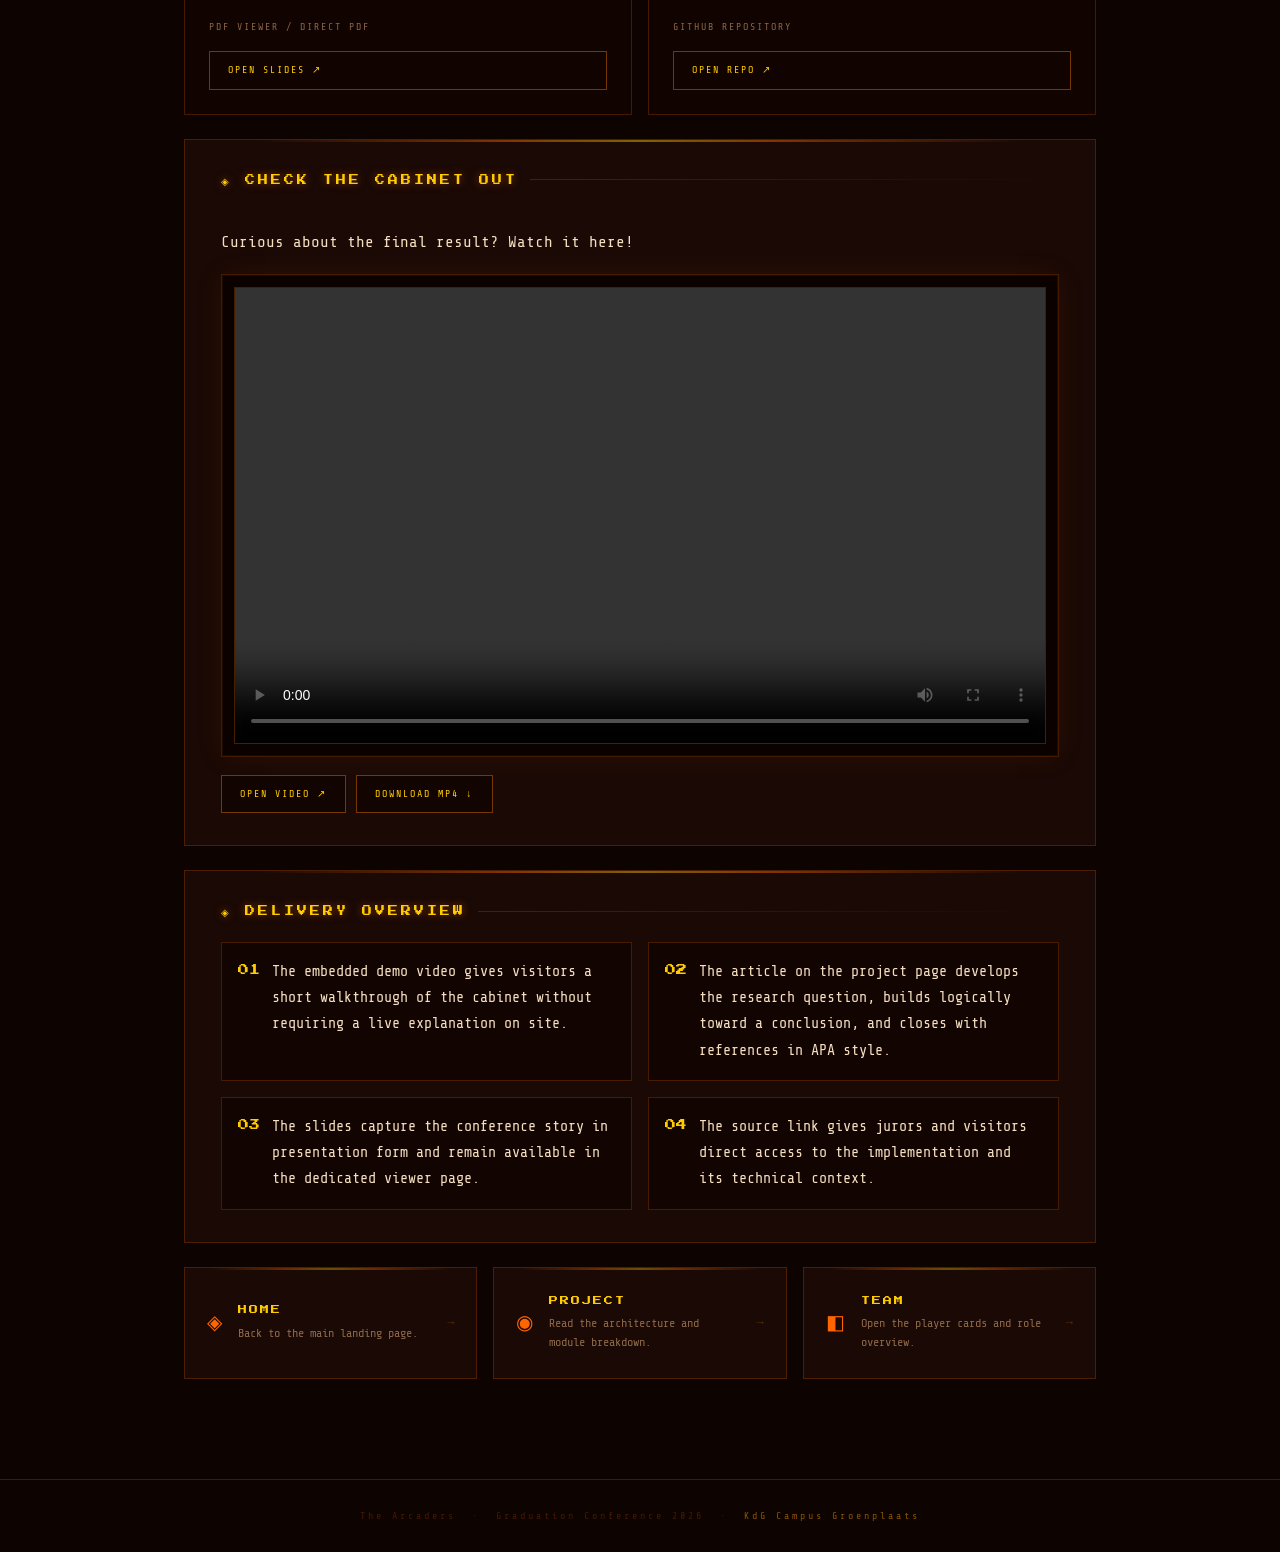
==== commit 03e9ede6: "final-push: website changes + video added" ====
--- a/materiaal.html
+++ b/materiaal.html
@@ -46,7 +46,7 @@
         </div>
         <div class="event-item">
           <span class="event-key">TIME</span>
-          <span class="event-value">21:00</span>
+          <span class="event-value">20:30</span>
         </div>
         <div class="event-item">
           <span class="event-key">ROOM</span>
@@ -69,17 +69,16 @@
   <main class="page">
     <section class="card" data-reveal>
       <div class="section-label">◈ RESOURCE HUB</div>
-      <p class="card-text">This page groups the public materials for the project. The main article already lives on the project page, while the video and slides will be linked here once the final exports are published.</p>
+      <p class="card-text">This page groups the public materials for the project. The local demo video is now embedded directly on the site, the main article lives on the project page, and the slides stay available in the dedicated viewer.</p>
     </section>
 
     <section class="resource-grid" data-reveal>
       <article class="resource-card">
-        <span class="resource-soon">AFTER EXPORT</span>
         <span class="resource-type">MEDIA</span>
-        <div class="resource-title">VIDEO DEMO</div>
-        <div class="resource-text">Short walkthrough of the cabinet, the arcade flow, and Guppy mode. The public video link will be added here after the final export is published.</div>
-        <div class="resource-meta">YOUTUBE / VIMEO / DRIVE</div>
-        <span class="resource-link is-disabled" aria-disabled="true">VIDEO LINK FOLLOWS</span>
+        <div class="resource-title">CHECK THE CABINET OUT</div>
+        <div class="resource-text">Watch the locally hosted walkthrough of the cabinet, the arcade flow, and Guppy mode directly on the website without leaving the materials page.</div>
+        <div class="resource-meta">LOCAL MP4 / EMBEDDED PLAYER</div>
+        <a href="#video-demo" class="resource-link">WATCH VIDEO ↓</a>
       </article>
 
       <article class="resource-card">
@@ -107,12 +106,27 @@
       </article>
     </section>
 
+    <section class="card video-section" data-reveal id="video-demo">
+      <div class="section-label">◈ CHECK THE CABINET OUT</div>
+      <p class="card-text">Curious about the final result? Watch it here!</p>
+      <div class="video-shell">
+        <video class="project-video" controls preload="metadata">
+          <source src="assets/TheArcaders_Promovideo.mp4" type="video/mp4" />
+          Your browser does not support HTML5 video. Use the direct MP4 link below.
+        </video>
+      </div>
+      <div class="video-actions">
+        <a href="assets/TheArcaders_Promovideo.mp4" target="_blank" rel="noopener" class="page-link">OPEN VIDEO ↗</a>
+        <a href="assets/TheArcaders_Promovideo.mp4" download="TheArcaders-Promovideo.mp4" class="page-link">DOWNLOAD MP4 ↓</a>
+      </div>
+    </section>
+
     <section class="card" data-reveal>
       <div class="section-label">◈ DELIVERY OVERVIEW</div>
       <div class="list-grid">
         <div class="list-item">
           <div class="list-mark">01</div>
-          <div class="list-text">The demo video gives visitors a short walkthrough of the cabinet without requiring a live explanation on site.</div>
+          <div class="list-text">The embedded demo video gives visitors a short walkthrough of the cabinet without requiring a live explanation on site.</div>
         </div>
         <div class="list-item">
           <div class="list-mark">02</div>
@@ -120,7 +134,7 @@
         </div>
         <div class="list-item">
           <div class="list-mark">03</div>
-          <div class="list-text">The slides capture the conference story in presentation form once the final export or share link is published.</div>
+          <div class="list-text">The slides capture the conference story in presentation form and remain available in the dedicated viewer page.</div>
         </div>
         <div class="list-item">
           <div class="list-mark">04</div>
--- a/theme.css
+++ b/theme.css
@@ -1468,6 +1468,12 @@
   grid-template-columns: repeat(2, 1fr);
 }
 
+.video-section {
+  display: flex;
+  flex-direction: column;
+  gap: 18px;
+}
+
 .resource-card {
   border: 1px solid var(--border);
   background: rgba(18, 4, 0, 0.9);
@@ -1508,6 +1514,27 @@
   letter-spacing: 2px;
   color: var(--muted);
   margin-bottom: 16px;
+}
+
+.video-shell {
+  border: 1px solid var(--border);
+  background: rgba(10, 2, 0, 0.94);
+  padding: 12px;
+  box-shadow: inset 0 0 0 1px rgba(255, 110, 0, 0.08), 0 0 28px rgba(255, 100, 0, 0.08);
+}
+
+.project-video {
+  display: block;
+  width: 100%;
+  aspect-ratio: 16 / 9;
+  border: 1px solid rgba(255, 130, 0, 0.25);
+  background: #050100;
+}
+
+.video-actions {
+  display: flex;
+  gap: 10px;
+  flex-wrap: wrap;
 }
 
 .pdf-viewer-shell {
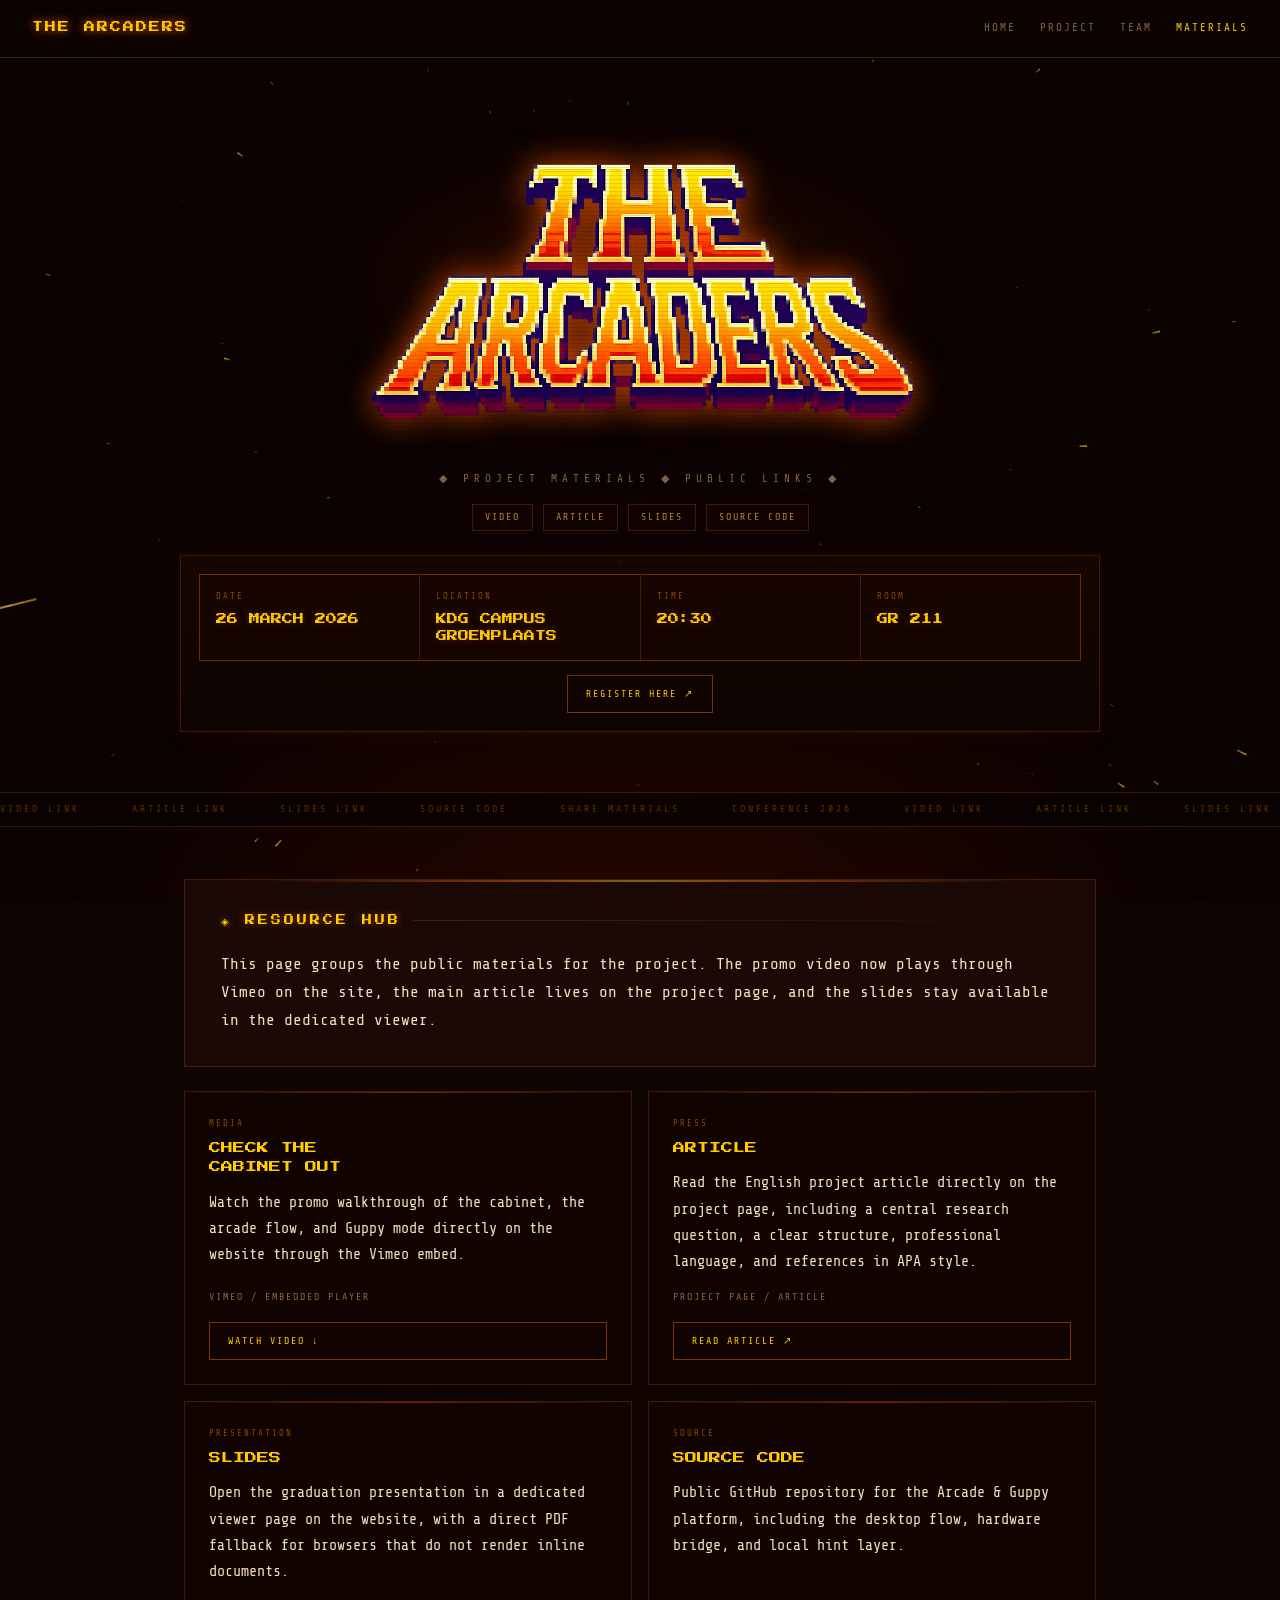
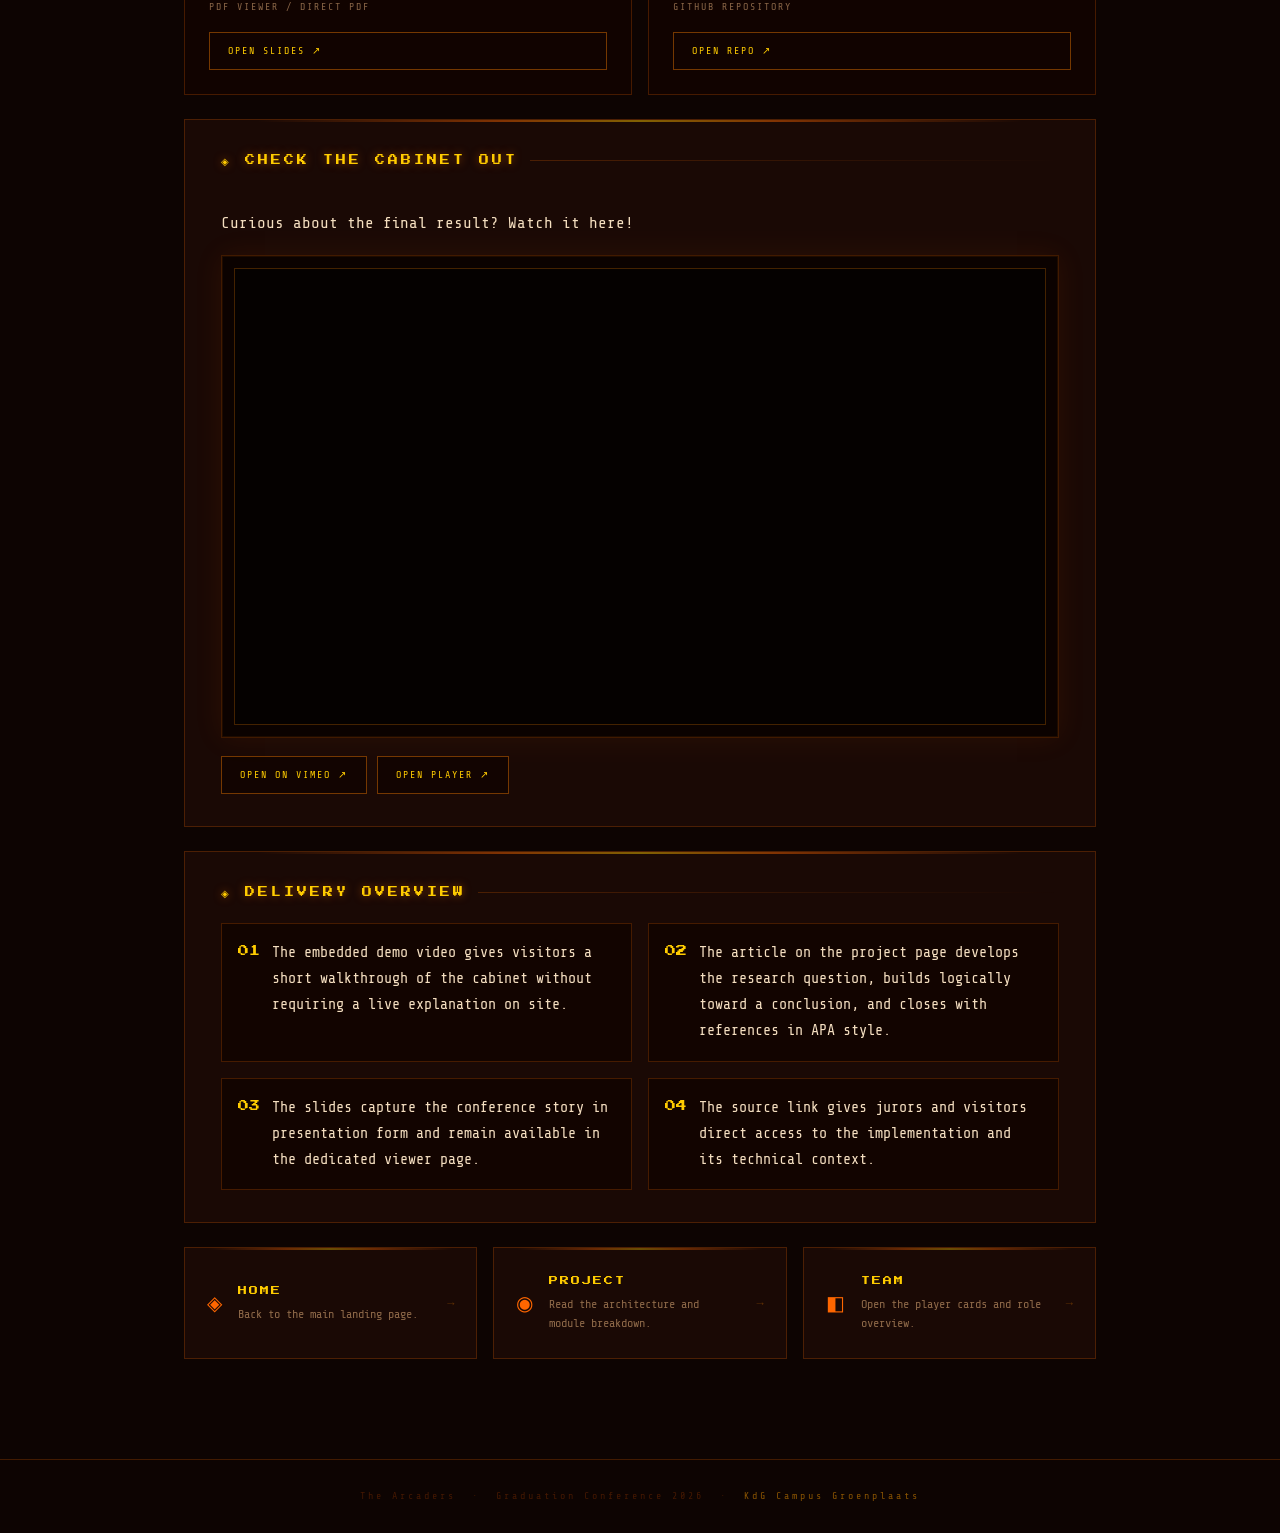
==== commit 81bb7156: "video: added vimeo link" ====
--- a/materiaal.html
+++ b/materiaal.html
@@ -69,15 +69,15 @@
   <main class="page">
     <section class="card" data-reveal>
       <div class="section-label">◈ RESOURCE HUB</div>
-      <p class="card-text">This page groups the public materials for the project. The local demo video is now embedded directly on the site, the main article lives on the project page, and the slides stay available in the dedicated viewer.</p>
+      <p class="card-text">This page groups the public materials for the project. The promo video now plays through Vimeo on the site, the main article lives on the project page, and the slides stay available in the dedicated viewer.</p>
     </section>
 
     <section class="resource-grid" data-reveal>
       <article class="resource-card">
         <span class="resource-type">MEDIA</span>
         <div class="resource-title">CHECK THE CABINET OUT</div>
-        <div class="resource-text">Watch the locally hosted walkthrough of the cabinet, the arcade flow, and Guppy mode directly on the website without leaving the materials page.</div>
-        <div class="resource-meta">LOCAL MP4 / EMBEDDED PLAYER</div>
+        <div class="resource-text">Watch the promo walkthrough of the cabinet, the arcade flow, and Guppy mode directly on the website through the Vimeo embed.</div>
+        <div class="resource-meta">VIMEO / EMBEDDED PLAYER</div>
         <a href="#video-demo" class="resource-link">WATCH VIDEO ↓</a>
       </article>
 
@@ -110,14 +110,18 @@
       <div class="section-label">◈ CHECK THE CABINET OUT</div>
       <p class="card-text">Curious about the final result? Watch it here!</p>
       <div class="video-shell">
-        <video class="project-video" controls preload="metadata">
-          <source src="assets/TheArcaders_Promovideo.mp4" type="video/mp4" />
-          Your browser does not support HTML5 video. Use the direct MP4 link below.
-        </video>
+        <iframe
+          class="project-video"
+          src="https://player.vimeo.com/video/1177285584?title=0&amp;byline=0&amp;portrait=0"
+          title="The Arcaders promo video"
+          allow="autoplay; fullscreen; picture-in-picture"
+          allowfullscreen
+          loading="lazy"
+        ></iframe>
       </div>
       <div class="video-actions">
-        <a href="assets/TheArcaders_Promovideo.mp4" target="_blank" rel="noopener" class="page-link">OPEN VIDEO ↗</a>
-        <a href="assets/TheArcaders_Promovideo.mp4" download="TheArcaders-Promovideo.mp4" class="page-link">DOWNLOAD MP4 ↓</a>
+        <a href="https://vimeo.com/1177285584?share=copy&amp;fl=sv&amp;fe=ci" target="_blank" rel="noopener" class="page-link">OPEN ON VIMEO ↗</a>
+        <a href="https://player.vimeo.com/video/1177285584" target="_blank" rel="noopener" class="page-link">OPEN PLAYER ↗</a>
       </div>
     </section>
 
